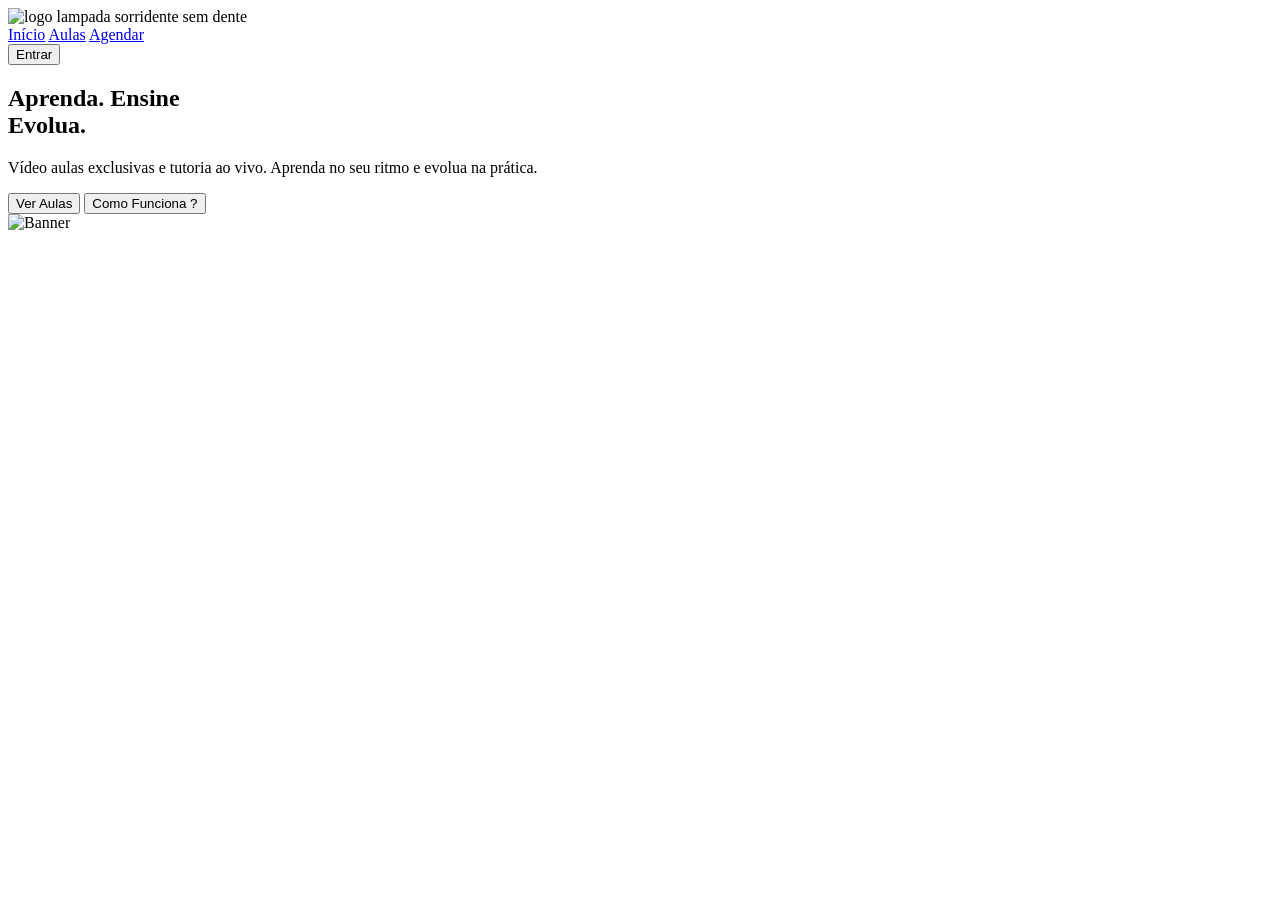
==== index.html @ 0a000435 "primeiro commit" ====
<!DOCTYPE html>
<html lang="pt-br">

<head>
    <meta charset="UTF-8">
    <meta name="viewport" content="width=device-width, initial-scale=1.0">
    <title>Knowtor</title>
    <link rel="stylesheet" href="/css/styles.css">
</head>

<body>
    <!-- inicio do Header-->

    <header class="header">
        <!--- inicio dalogo da lampada soridente sem dente-->


        <div class="logo">
            <img src="/img/logo.png" alt="logo lampada sorridente sem dente">
            <!--posso colocar um texto com a log ?-->
            <!--acho melhor não -->
        </div>
        <!--- fim da logo da lampada soridente sem dente-->

        <!-- inicio nav -->
        <nav class="menu">
            <a href="inicio">Início</a>
            <a href="aulas">Aulas</a>
            <a href="agendar">Agendar</a>
        </nav>

        <!-- inicio da classe com o bottao de login-->
        <div class="login">
            <button class="btn-login">Entrar</button>
        </div>

        <!-- fim da classe com o bottao de login-->

        <!--  fim nav -->



        <!-- fim do Header-->
    </header>
    <!-- inicio do HERO / banner bonito que fina na tela eu acho -->

    <section class="banner-1">

        <div class="banner-1-txt">
            <h2> Aprenda. Ensine <br>Evolua.</h2>

            <p>
                Vídeo aulas exclusivas e tutoria ao vivo.
                Aprenda no seu ritmo e evolua na prática.

            </p>

            <!-- inicio do botao do banner1 -->
<div class = "hero-buttons">

    <button class = "btn-primary"> Ver Aulas</button> 
    <button class = "btn-primary"> Como Funciona ?</button>


</div>
    <!-- fim inicio do botao do banner1 -->
     </div>

<div class="hero-image">
<img src="/img/banner1.png" alt="Banner">
</div>
<!-- fim do HERO / banner bonito que fina na tela eu acho -->
    </section>
    <!-- incio das AULAS POPULARES-->

    <section class="populares">

    </section>





   

</body>

</html>
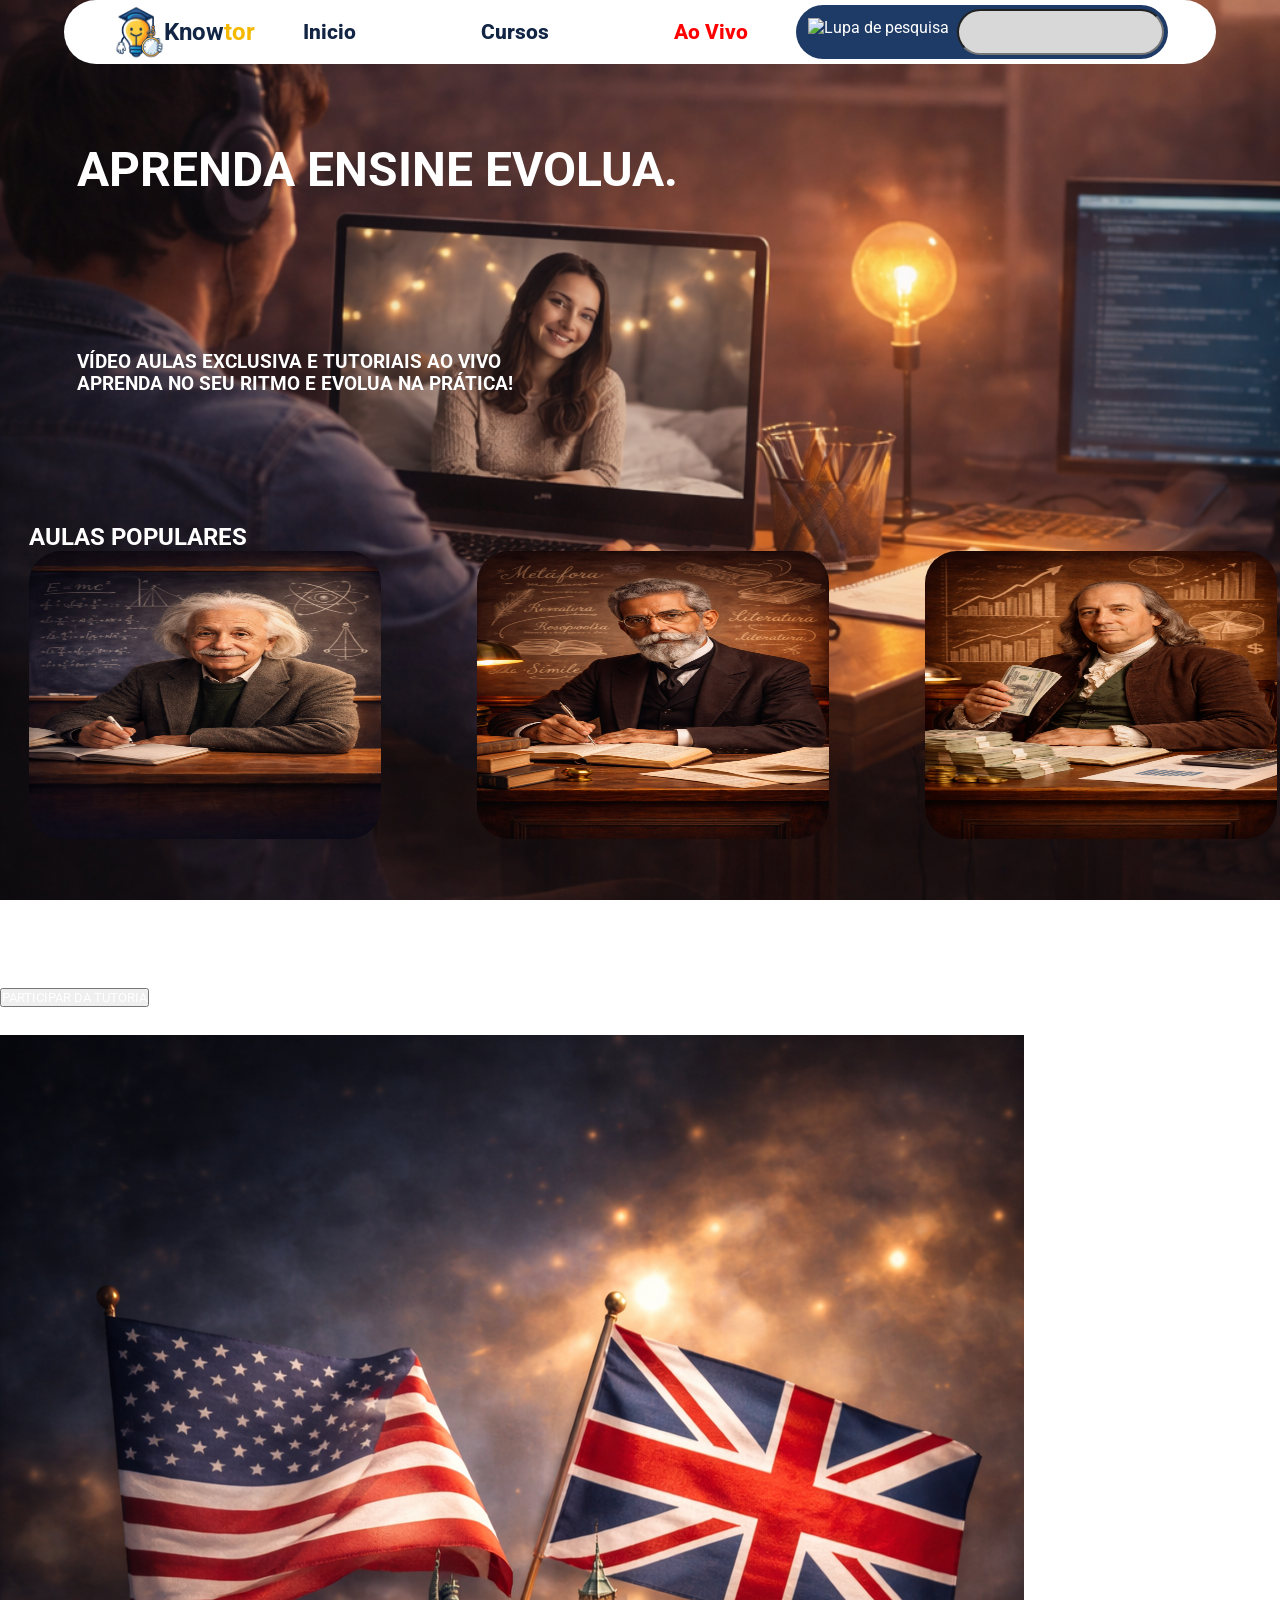
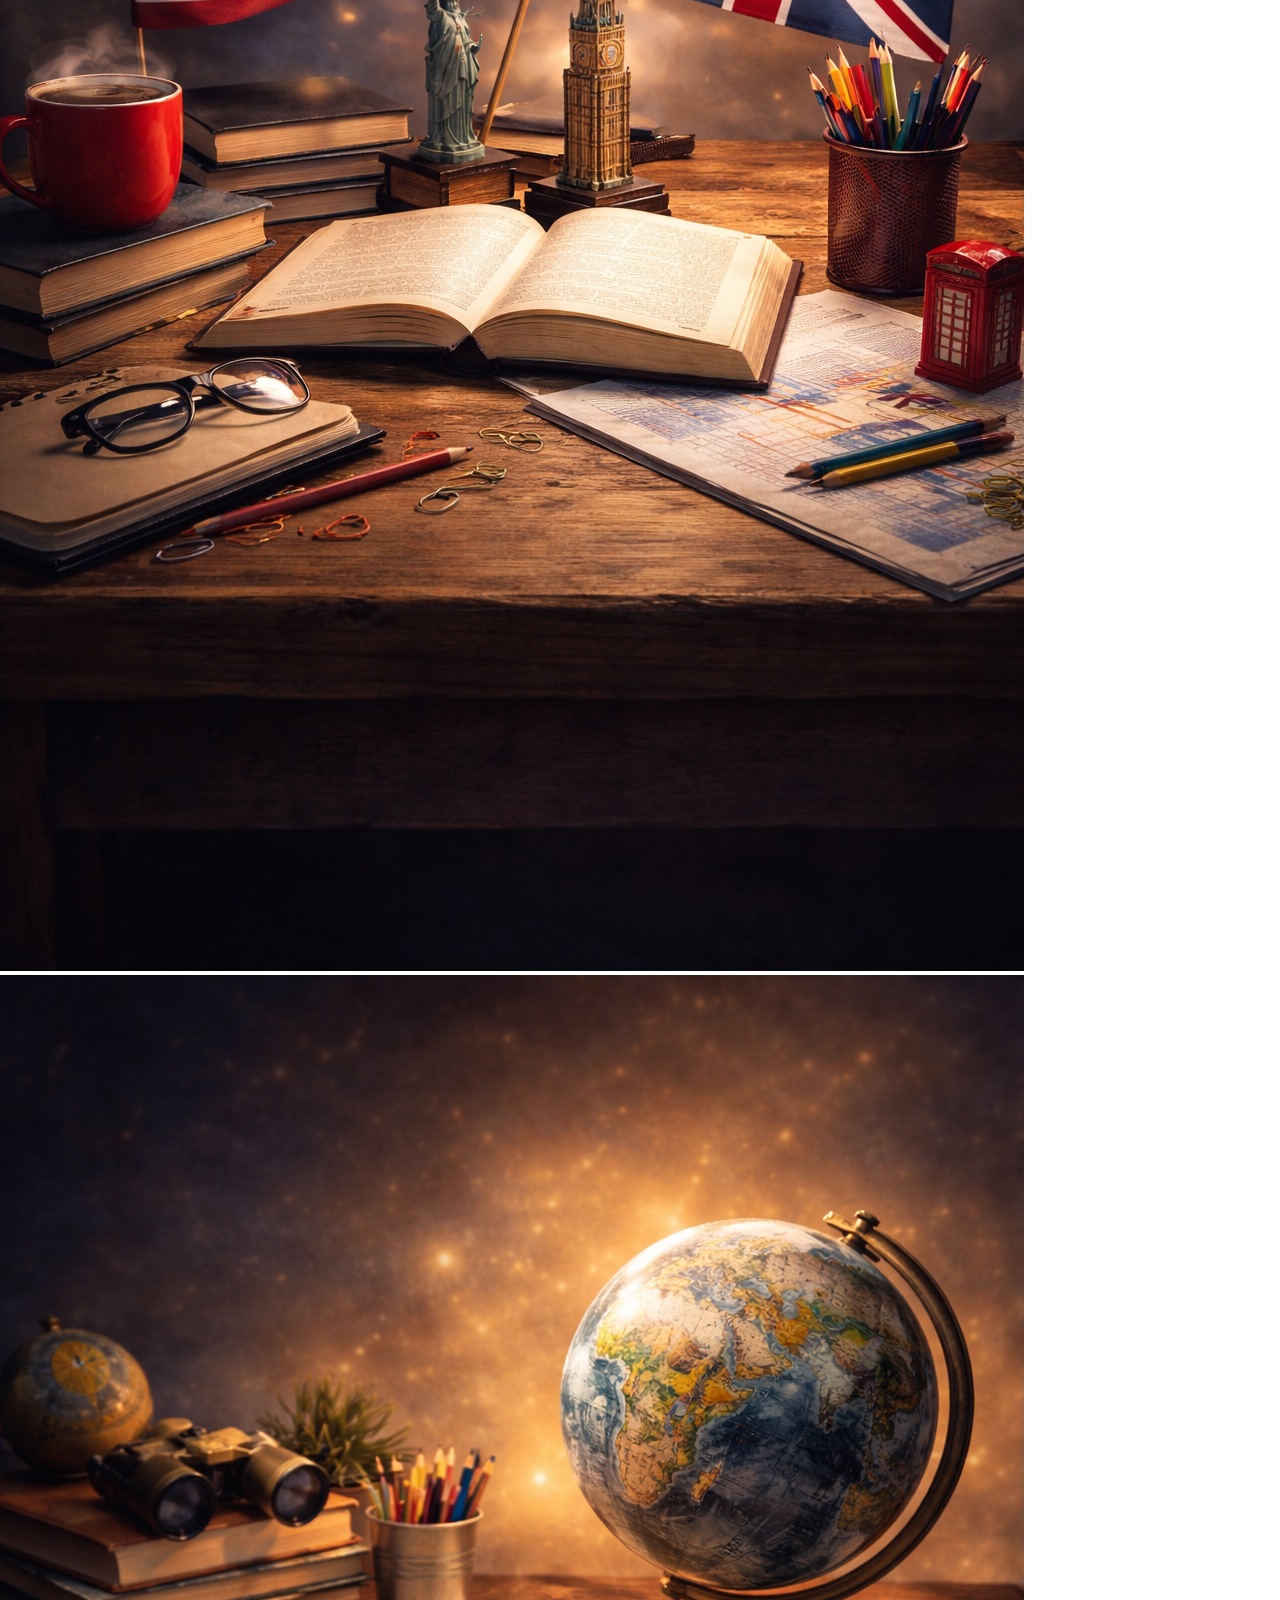
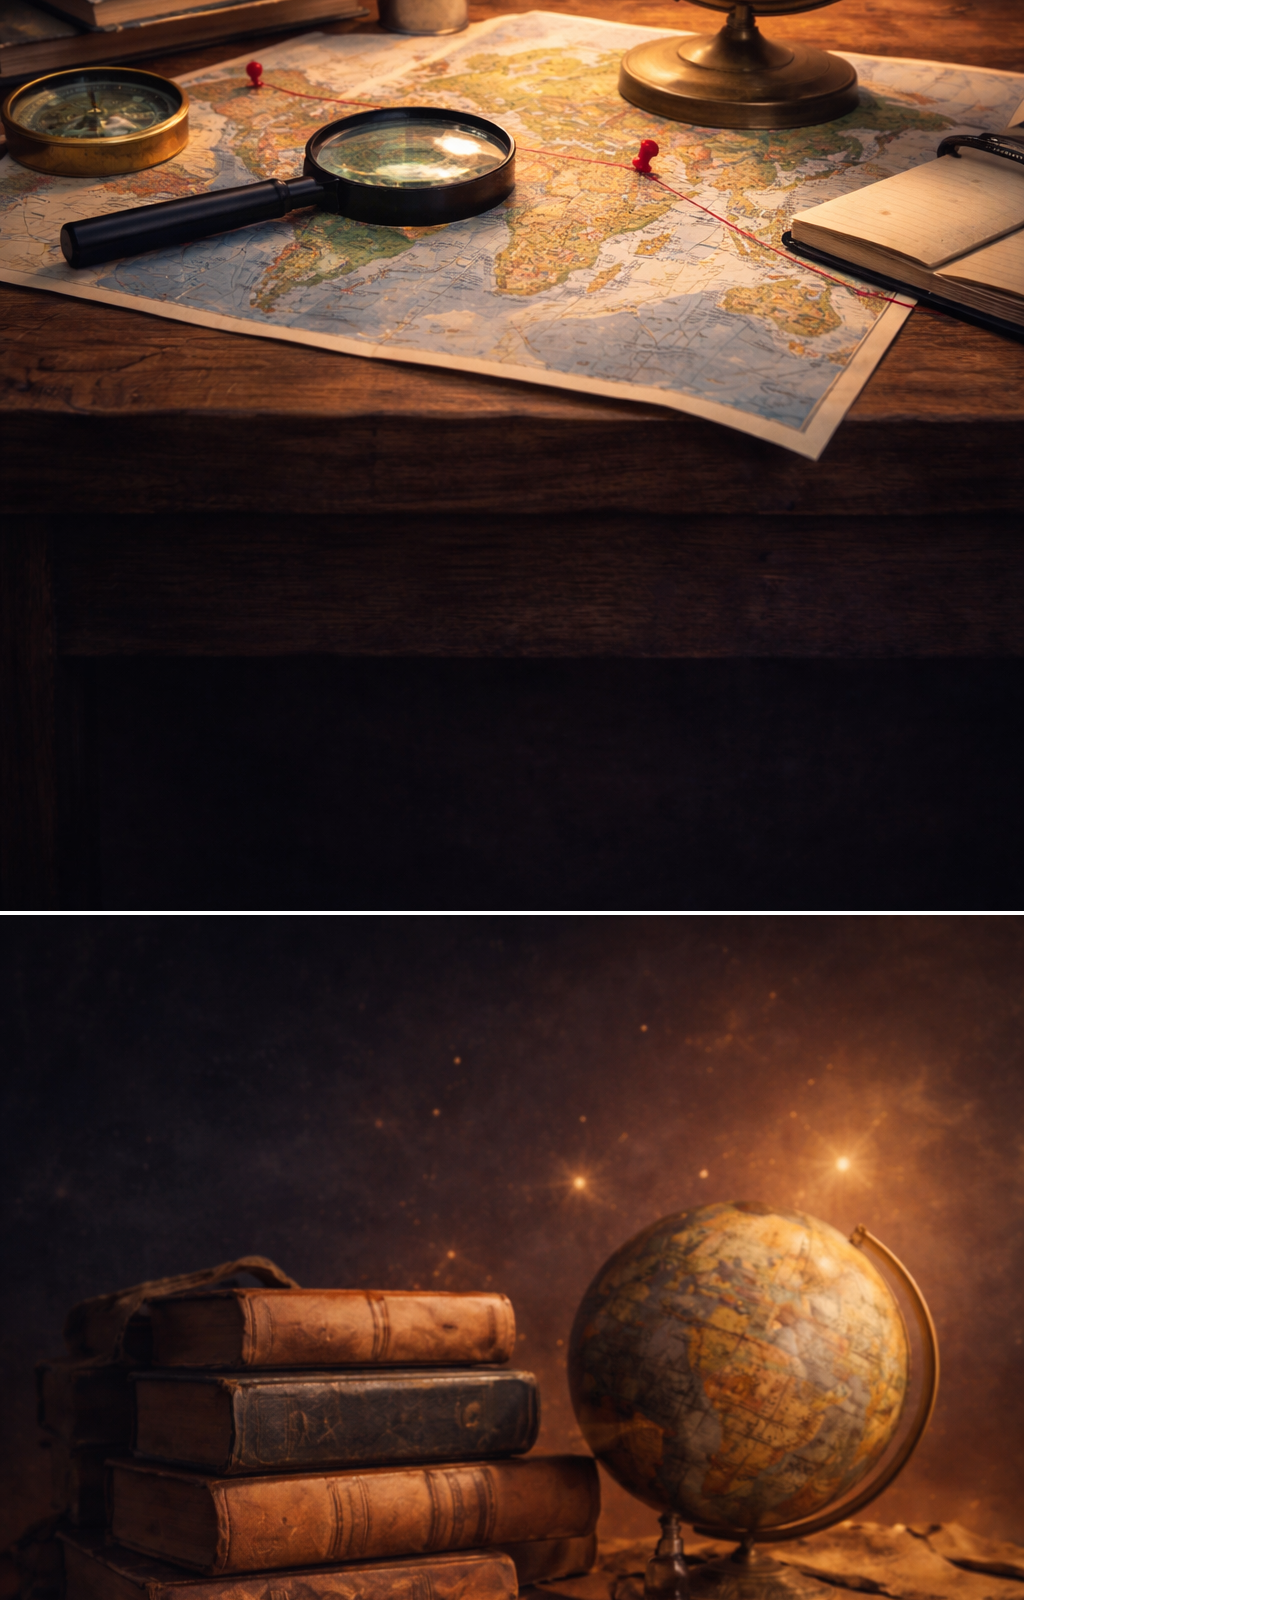
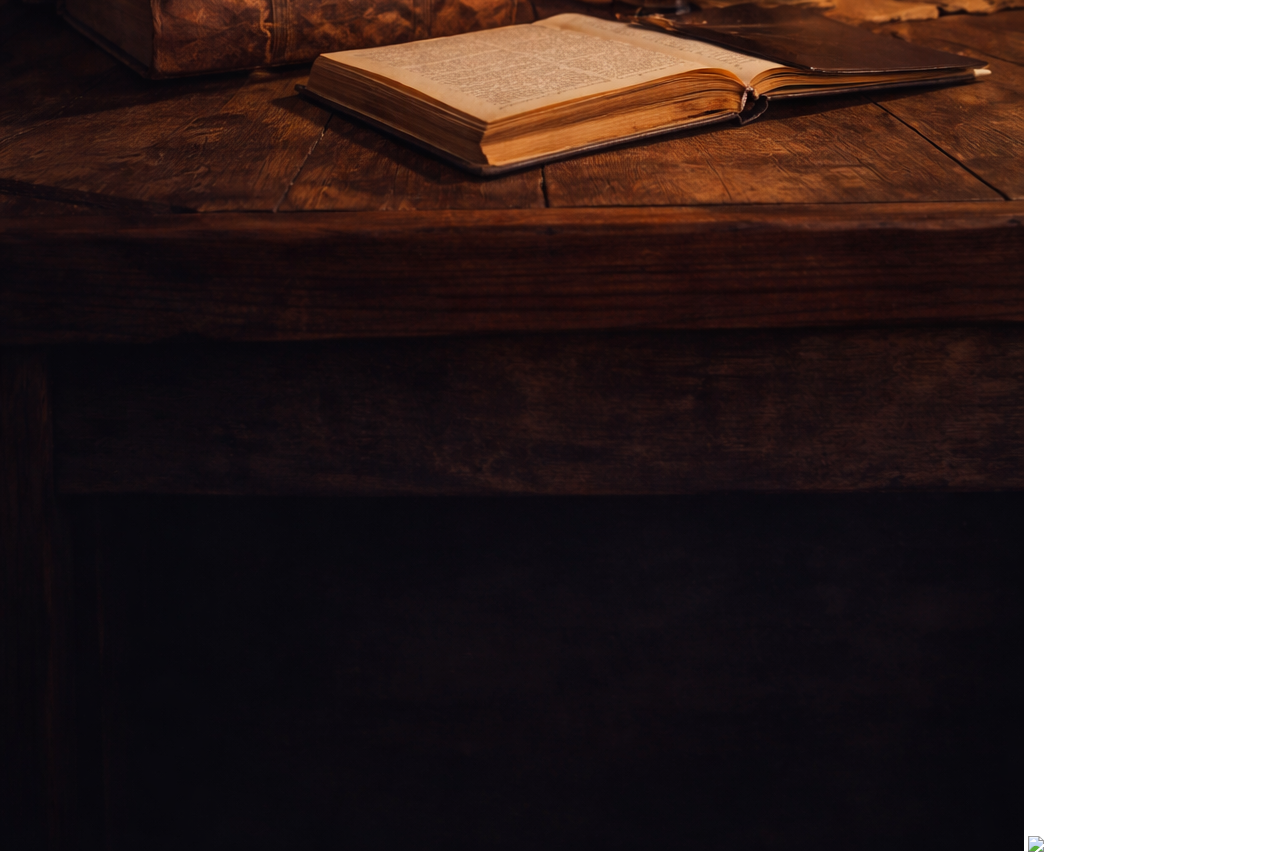
==== commit 9622df70: "3rd" ====
--- a/index.html
+++ b/index.html
@@ -1,88 +1,74 @@
 <!DOCTYPE html>
-<html lang="pt-br">
-
+<html lang="en">
 <head>
     <meta charset="UTF-8">
     <meta name="viewport" content="width=device-width, initial-scale=1.0">
-    <title>Knowtor</title>
-    <link rel="stylesheet" href="/css/styles.css">
+    <link rel="stylesheet" href="assets/css/style.css">
 </head>
+<body>
+    <main class="callBack">
 
-<body>
-    <!-- inicio do Header-->
+        <nav>
 
-    <header class="header">
-        <!--- inicio dalogo da lampada soridente sem dente-->
+            <div class="grupoImage">
+                <img src="/assets/img/know relogo .png" alt="Logo Knowtor" class="logoNav">
+                <span>
+                    Know<b>tor</b>
+                </span>
+            </div>
 
+            <div class="navGrupo">
+                <a href="home.html">Inicio</a>
+                <a href="cursos.html">Cursos</a>
+                <a class="aovivo" href="aovivo.html">Ao Vivo</a>
+            </div>
 
-        <div class="logo">
-            <img src="/img/logo.png" alt="logo lampada sorridente sem dente">
-            <!--posso colocar um texto com a log ?-->
-            <!--acho melhor não -->
-        </div>
-        <!--- fim da logo da lampada soridente sem dente-->
+            <div class="grupoPesquisa">
+                <img src="/assets/img/lupa.png" alt="Lupa de pesquisa" class="lupa">
+                <input type="text" class="pesquisa">
+            </div>
 
-        <!-- inicio nav -->
-        <nav class="menu">
-            <a href="inicio">Início</a>
-            <a href="aulas">Aulas</a>
-            <a href="agendar">Agendar</a>
         </nav>
 
-        <!-- inicio da classe com o bottao de login-->
-        <div class="login">
-            <button class="btn-login">Entrar</button>
+        <h1 class="esquerda grande">APRENDA ENSINE EVOLUA.</h1>
+
+        <h3 class="esquerda">
+            VÍDEO AULAS EXCLUSIVA E TUTORIAIS AO VIVO <br> 
+            APRENDA NO SEU RITMO E EVOLUA NA PRÁTICA!
+        </h3>
+
+        <div class="aulasP">
+            <h2>AULAS POPULARES</h2>
+
+            <div class="grupoAulasP">
+                <img class="detalhes" src="/assets/img/fisica.png" alt="Física">
+                <img src="/assets/img/portugues.png" alt="Português">
+                <img src="/assets/img/economia.png" alt="Economia">
+            </div>
+
         </div>
 
-        <!-- fim da classe com o bottao de login-->
-
-        <!--  fim nav -->
-
-
-
-        <!-- fim do Header-->
-    </header>
-    <!-- inicio do HERO / banner bonito que fina na tela eu acho -->
-
-    <section class="banner-1">
-
-        <div class="banner-1-txt">
-            <h2> Aprenda. Ensine <br>Evolua.</h2>
-
-            <p>
-                Vídeo aulas exclusivas e tutoria ao vivo.
-                Aprenda no seu ritmo e evolua na prática.
-
-            </p>
-
-            <!-- inicio do botao do banner1 -->
-<div class = "hero-buttons">
-
-    <button class = "btn-primary"> Ver Aulas</button> 
-    <button class = "btn-primary"> Como Funciona ?</button>
-
-
-</div>
-    <!-- fim inicio do botao do banner1 -->
-     </div>
-
-<div class="hero-image">
-<img src="/img/banner1.png" alt="Banner">
-</div>
-<!-- fim do HERO / banner bonito que fina na tela eu acho -->
-    </section>
-    <!-- incio das AULAS POPULARES-->
-
-    <section class="populares">
-
-    </section>
-
-
-
-
-
-   
-
+    </main>
+        <section>
+            <div>
+                <h2>TUTORIA AO VIVO</h2>
+                <h3>
+                    SESSÃO AO VIVO DE <br>
+                    MATEMATICA
+                </h3>
+                <h5>das 14:00 às 15:00 com LUCAS</h5>
+                <button type="button">PARTICIPAR DA TUTORIA</button>
+            </div>
+    
+            <div>
+                <h2>APRENDA MAIS</h2>
+                <div>
+                    <img src="/assets/img/ingles .png" alt="Inglês">
+                    <img src="/assets/img/geografia.png" alt="Geografia">
+                    <img src="/assets/img/historia.png" alt="História">
+                    <img src="/assets/img/ciencias.png" alt="Ciências">
+                </div>
+            </div>
+        </section>
 </body>
-
 </html>
--- a/assets/css/style.css
+++ b/assets/css/style.css
@@ -0,0 +1,195 @@
+@import url('https://fonts.googleapis.com/css2?family=Roboto:ital,wght@0,100..900;1,100..900&display=swap');
+
+:root{
+    --azul-um: #081426;
+    --azul-dois: #122544;
+    --azul-tres: #1E3A66;
+    --azul-quatro: #2A3D5F;
+    --amarelo-um: #F5B800;
+    --amarelo-dois: #D99F00;
+    --preto: #000000;
+    --branco: #FFFFFF;
+    --vermelho: #ff0000;
+    --pesquisa: #D8D8D8; 
+}
+
+*{
+    margin: 0;
+    padding:0;
+    font-family: 'Roboto', sans-serif;
+    text-decoration: none;
+    list-style: none;
+    color: var(--branco);
+}
+
+main{
+    display: flex;
+    flex-direction: column;
+    align-items: center;
+}
+
+h1{
+    text-align: center;
+}
+
+a, label{
+    color: var(--amarelo-um);
+    font-weight: 800;
+}
+
+nav{
+    display: flex;
+    align-items: center;
+    background-color: var(--branco);
+    border-radius: 3rem;
+    width: 90vw;
+    justify-content: space-evenly;
+}
+
+b{
+    color: var(--amarelo-um);
+}
+
+span{
+    font-size: 1.5em;
+    font-weight: 700;
+}
+
+section{
+    height: 100vh;  
+}
+
+.form{
+    background-color: var(--azul-um);
+    width: 30vw;
+    height: 50vh;
+    align-items: center;
+    display: inline-grid;
+    justify-content: center;
+    border-radius:  20px;
+}
+
+button.google>.form{
+    justify-items: center;
+}
+
+.botao{
+    border: 1px solid var(--preto);
+    background-color:  var(--azul-tres);
+    border-radius: 12px;
+    padding:  10px;
+    width: 100%;
+}
+
+.botao::placeholder{
+    color: var(--branco);
+    font-weight: 800;
+}
+
+.logo{
+    width: 200px;
+}
+
+.google{
+    color: var(--preto);
+    background-color: var(--branco);
+    border: 1px solid var(--preto);
+    font-weight: 800;
+    border-radius: 12px;
+    width: 80%;
+    justify-self: center;
+}
+
+.google a{
+    color: var(--preto);
+}
+
+.callBack{
+    background-image: url("/assets/img/estudo_homem.png");
+    background-size: cover;
+    background-repeat: no-repeat;
+    background-position: center;
+    height: 100vh;
+}
+
+.botaoFim{
+    background-color: var(--preto);
+    justify-self: center;
+    width: 80%;
+}
+
+.background{
+    background-image: url(/assets/img/background.png);
+}
+
+.logoNav{
+    height: 4rem;
+}
+
+.navGrupo{
+    display: inherit;
+    gap: 6em;
+    font-size: 1.3em;
+}
+
+.navGrupo a, span{
+    color: var(--azul-dois);   
+}
+
+.pesquisa{
+    background-color: var(--pesquisa);
+    padding: 1em;
+    border-radius: 3em;
+}
+
+.aovivo{
+    color: var(--vermelho) !important;
+}
+
+.lupa{
+    height: 28px;
+    margin: 8px;
+}
+
+.grupoPesquisa{
+    display: inherit;
+    align-items: center;
+    background-color: var(--azul-tres);
+    padding: 4px;
+    border-radius: 2em;
+}
+
+.grupoImage{
+    display: inherit;
+    align-items: center;
+}
+
+.esquerda{
+    align-self: start;
+    margin: 3vw;
+    padding: 3vw;
+}
+
+.grande{
+    font-size: 3em;
+}
+
+.aulasP{
+    margin-left: 2vw;
+    margin-top: 4vw;
+}
+
+.grupoAulasP{
+    display: flex;
+    gap: 6rem;
+}
+
+.grupoAulasP img{
+    width: 22em;
+    height: 18em;
+    border-radius: 2em;
+}
+
+.detalhes{
+    background-color: var(--azul-quatro);
+}
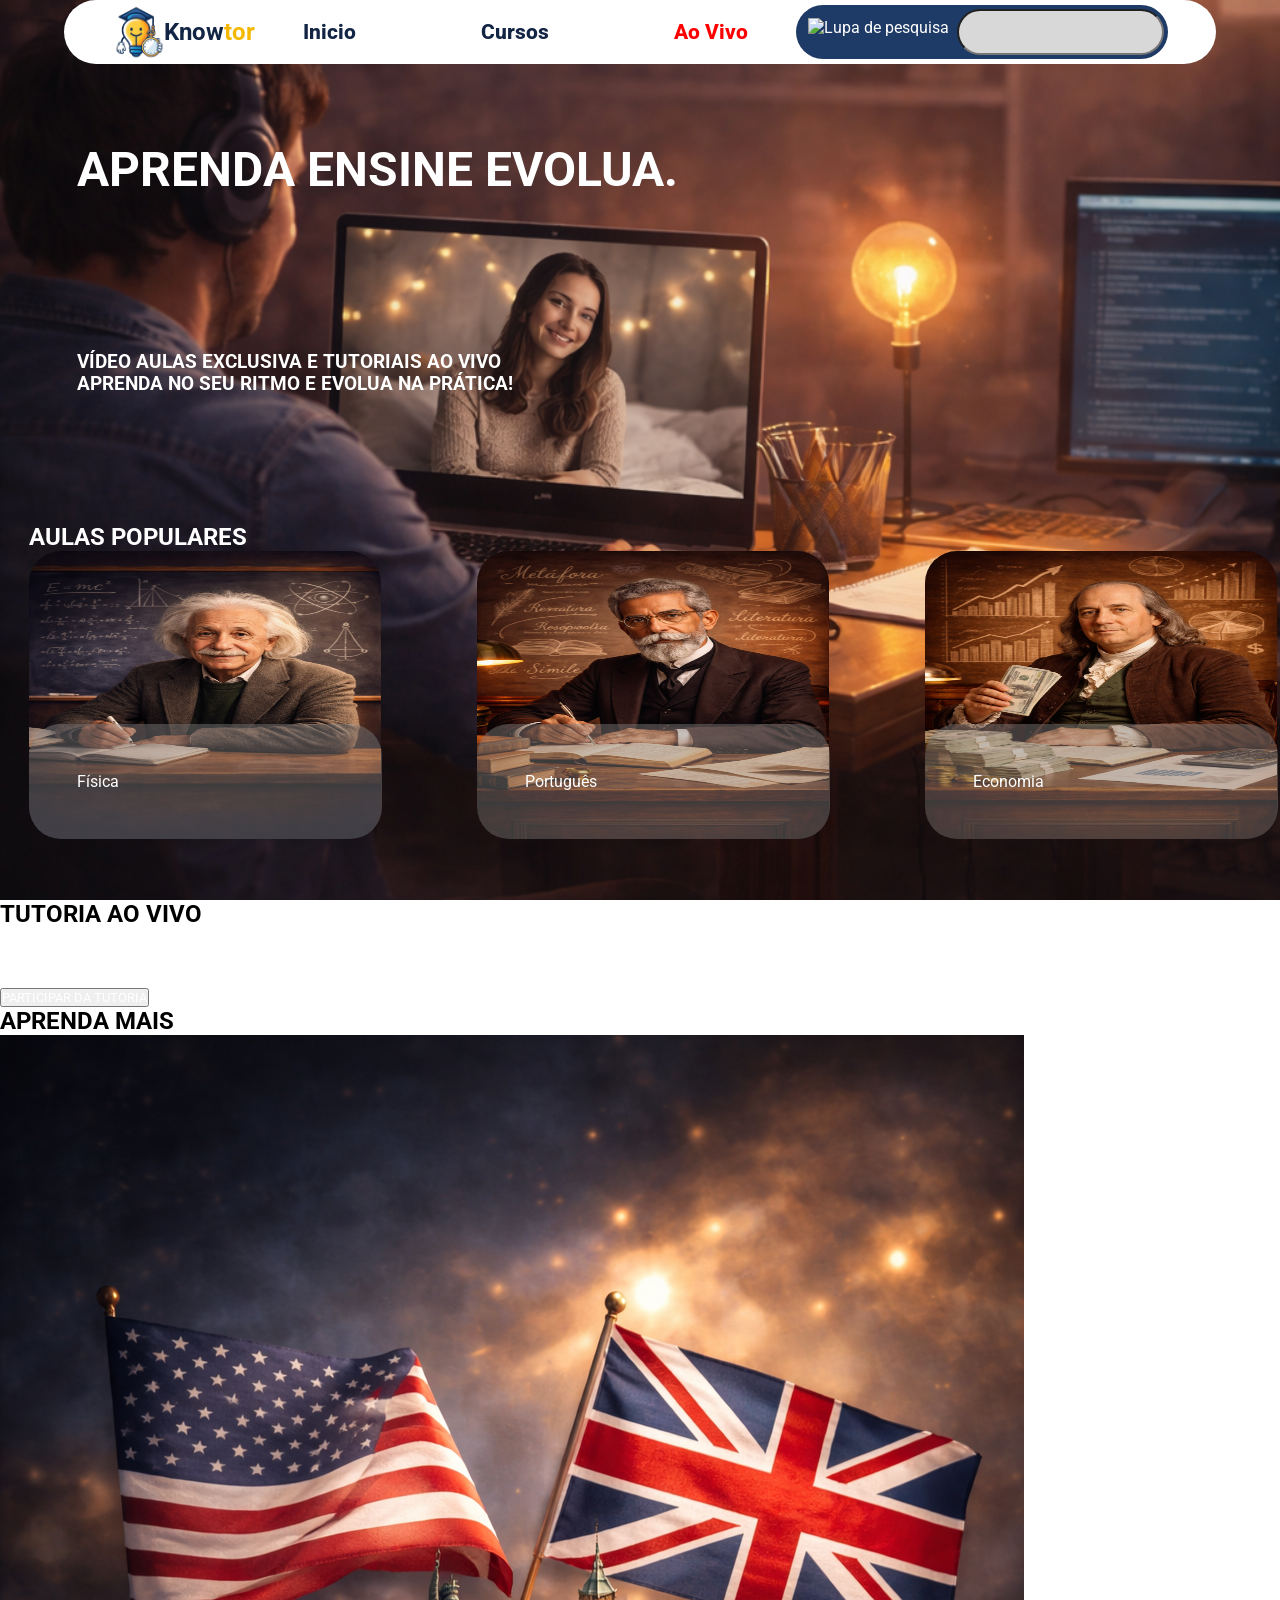
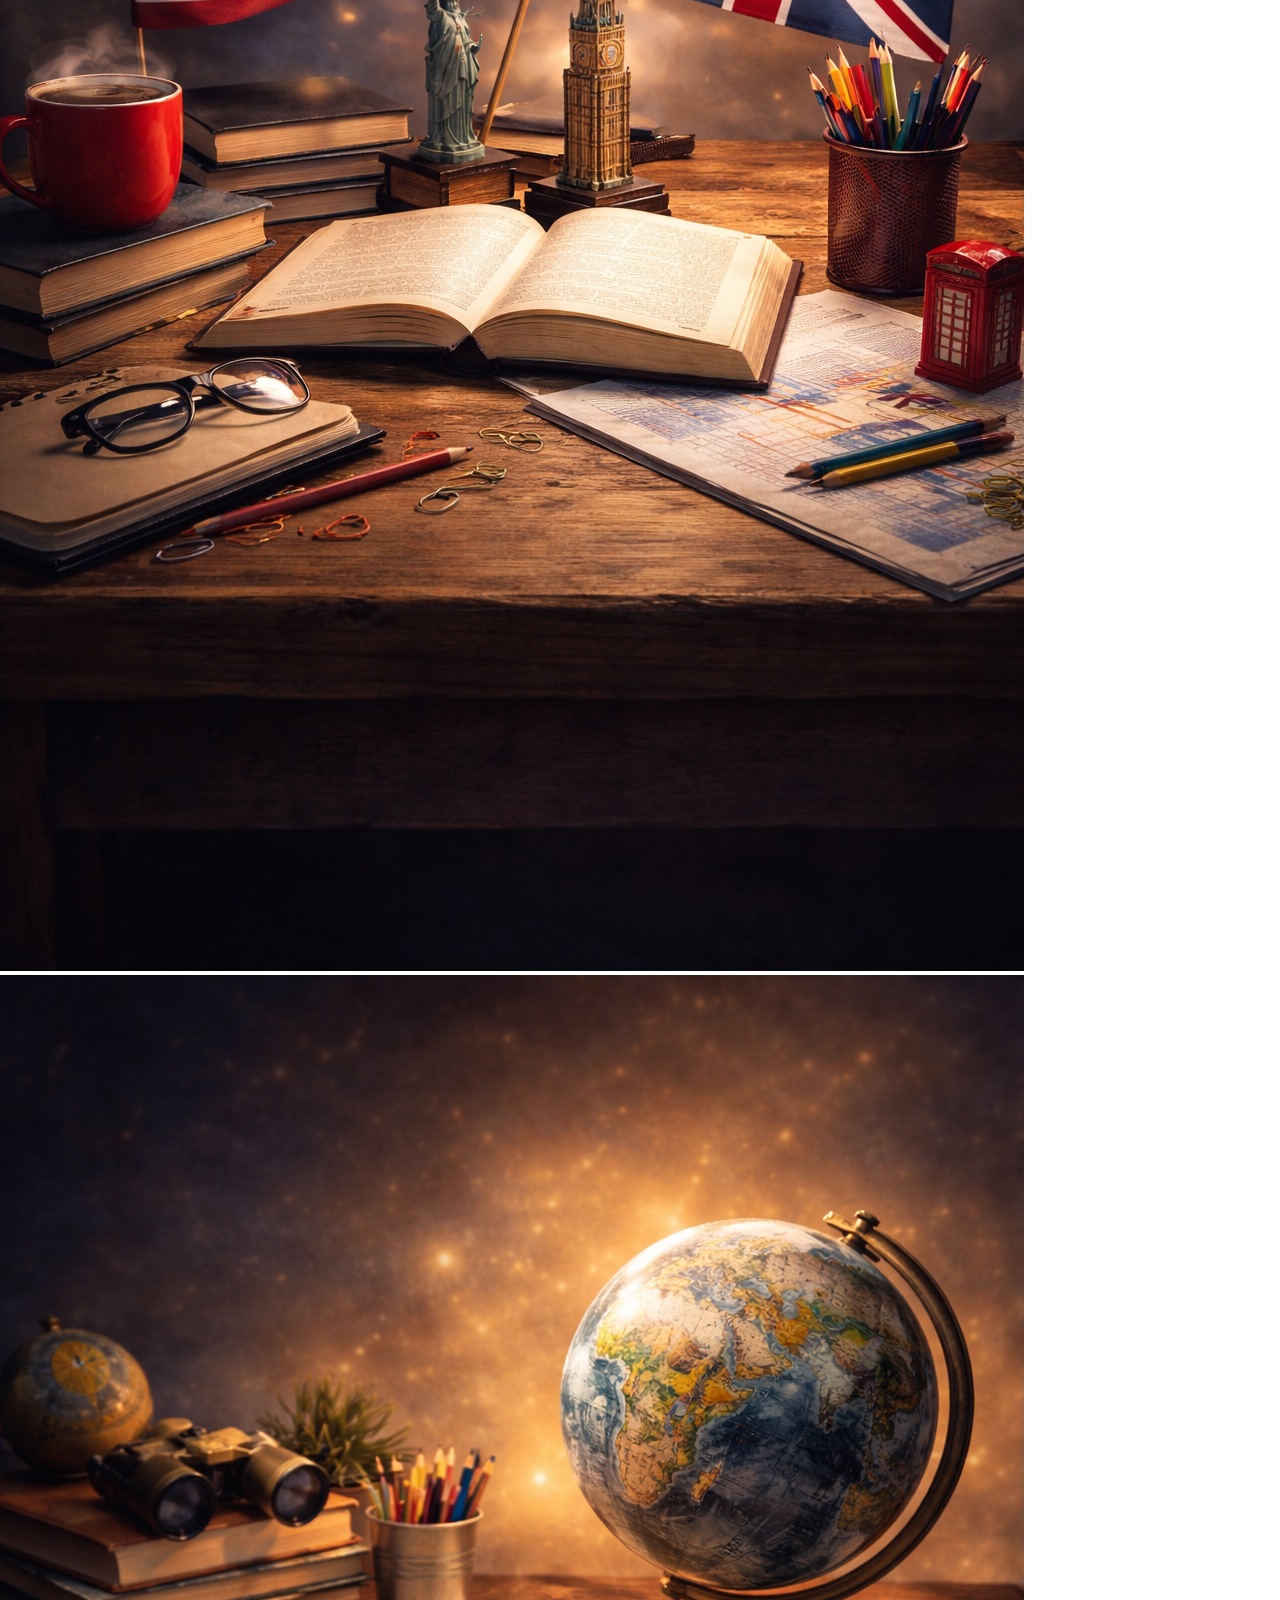
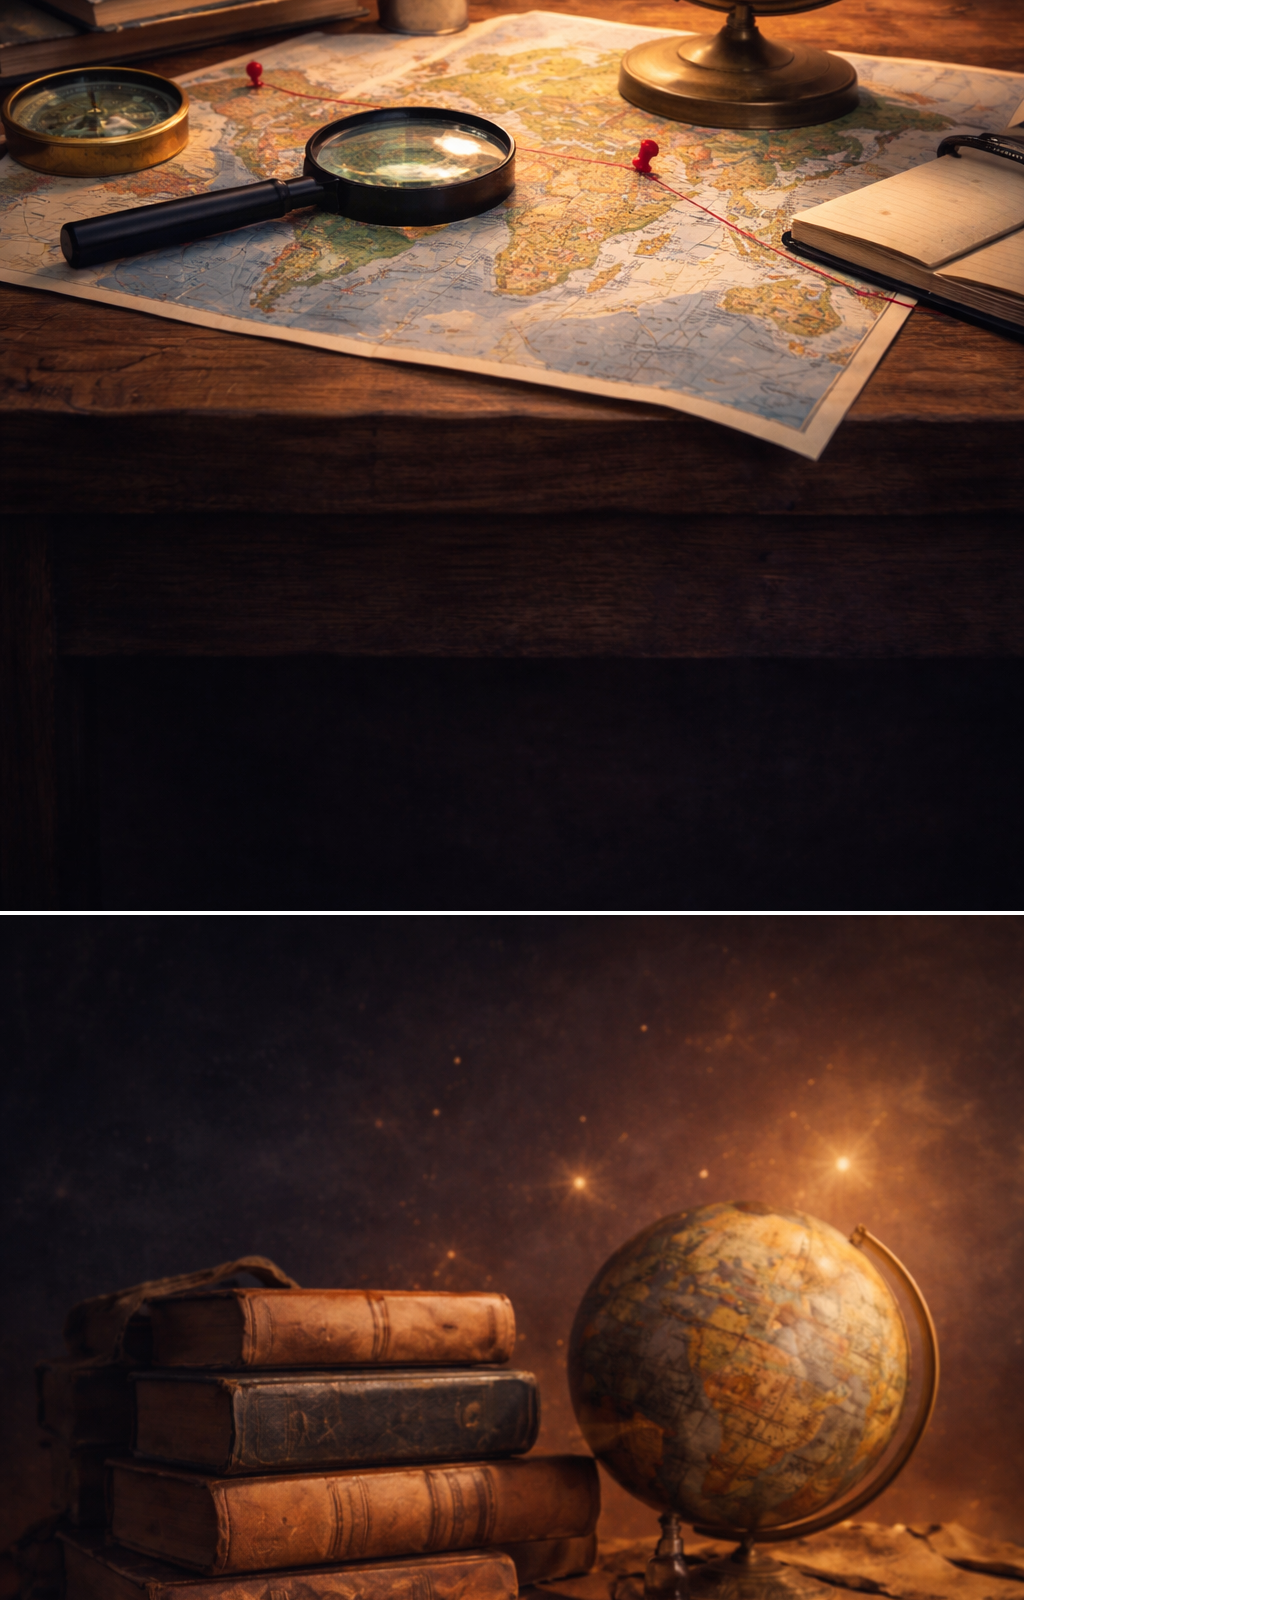
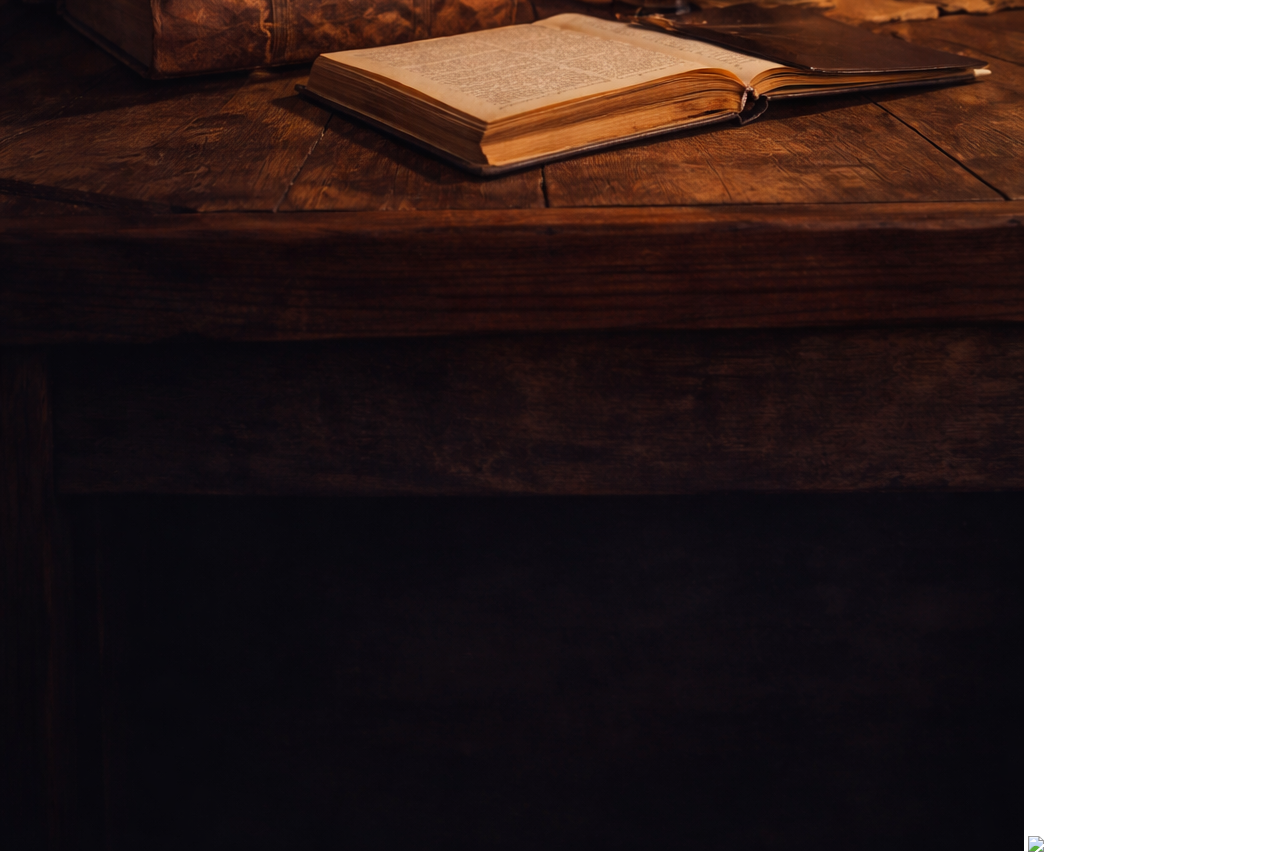
==== commit a076c6bb: "7th" ====
--- a/index.html
+++ b/index.html
@@ -41,9 +41,18 @@
             <h2>AULAS POPULARES</h2>
 
             <div class="grupoAulasP">
-                <img class="detalhes" src="/assets/img/fisica.png" alt="Física">
-                <img src="/assets/img/portugues.png" alt="Português">
-                <img src="/assets/img/economia.png" alt="Economia">
+                <figure class="card-imagem">
+                    <img src="/assets/img/fisica.png" alt="Física">
+                    <figcaption>Física</figcaption>
+                </figure>
+                <figure class="card-imagem">
+                    <img src="/assets/img/portugues.png" alt="Português">
+                    <figcaption>Português</figcaption>
+                </figure>
+                <figure class="card-imagem">
+                    <img src="/assets/img/economia.png" alt="Economia">
+                    <figcaption>Economia</figcaption>
+                </figure>
             </div>
 
         </div>
--- a/assets/css/style.css
+++ b/assets/css/style.css
@@ -11,6 +11,8 @@
     --branco: #FFFFFF;
     --vermelho: #ff0000;
     --pesquisa: #D8D8D8; 
+    --footer: #F9F9F9;
+    --backImg: #80808071;
 }
 
 *{
@@ -57,6 +59,28 @@
 
 section{
     height: 100vh;  
+}
+
+h2{
+    color: var(--preto);
+}
+
+footer{
+    display: grid;
+    justify-items: center;
+    background-color: var(--footer);
+}
+
+hr{
+    margin-bottom: 35px;
+    width: 80%;
+    background-color: var(--preto);
+    height: 0.25vh;
+}
+
+footer .logo{
+    height: 150px;
+    width: 100px;
 }
 
 .form{
@@ -190,6 +214,20 @@
     border-radius: 2em;
 }
 
-.detalhes{
-    background-color: var(--azul-quatro);
+.aulasP  h2{
+    color: var(--branco);
+}
+
+.card-imagem {
+  position: relative;
+}
+
+.card-imagem figcaption {
+    position: absolute;
+    bottom: 4px;
+    left: 0px;
+    width: 73%;
+    background: var(--backImg);
+    padding: 3em;
+    border-radius: 2em;
 }
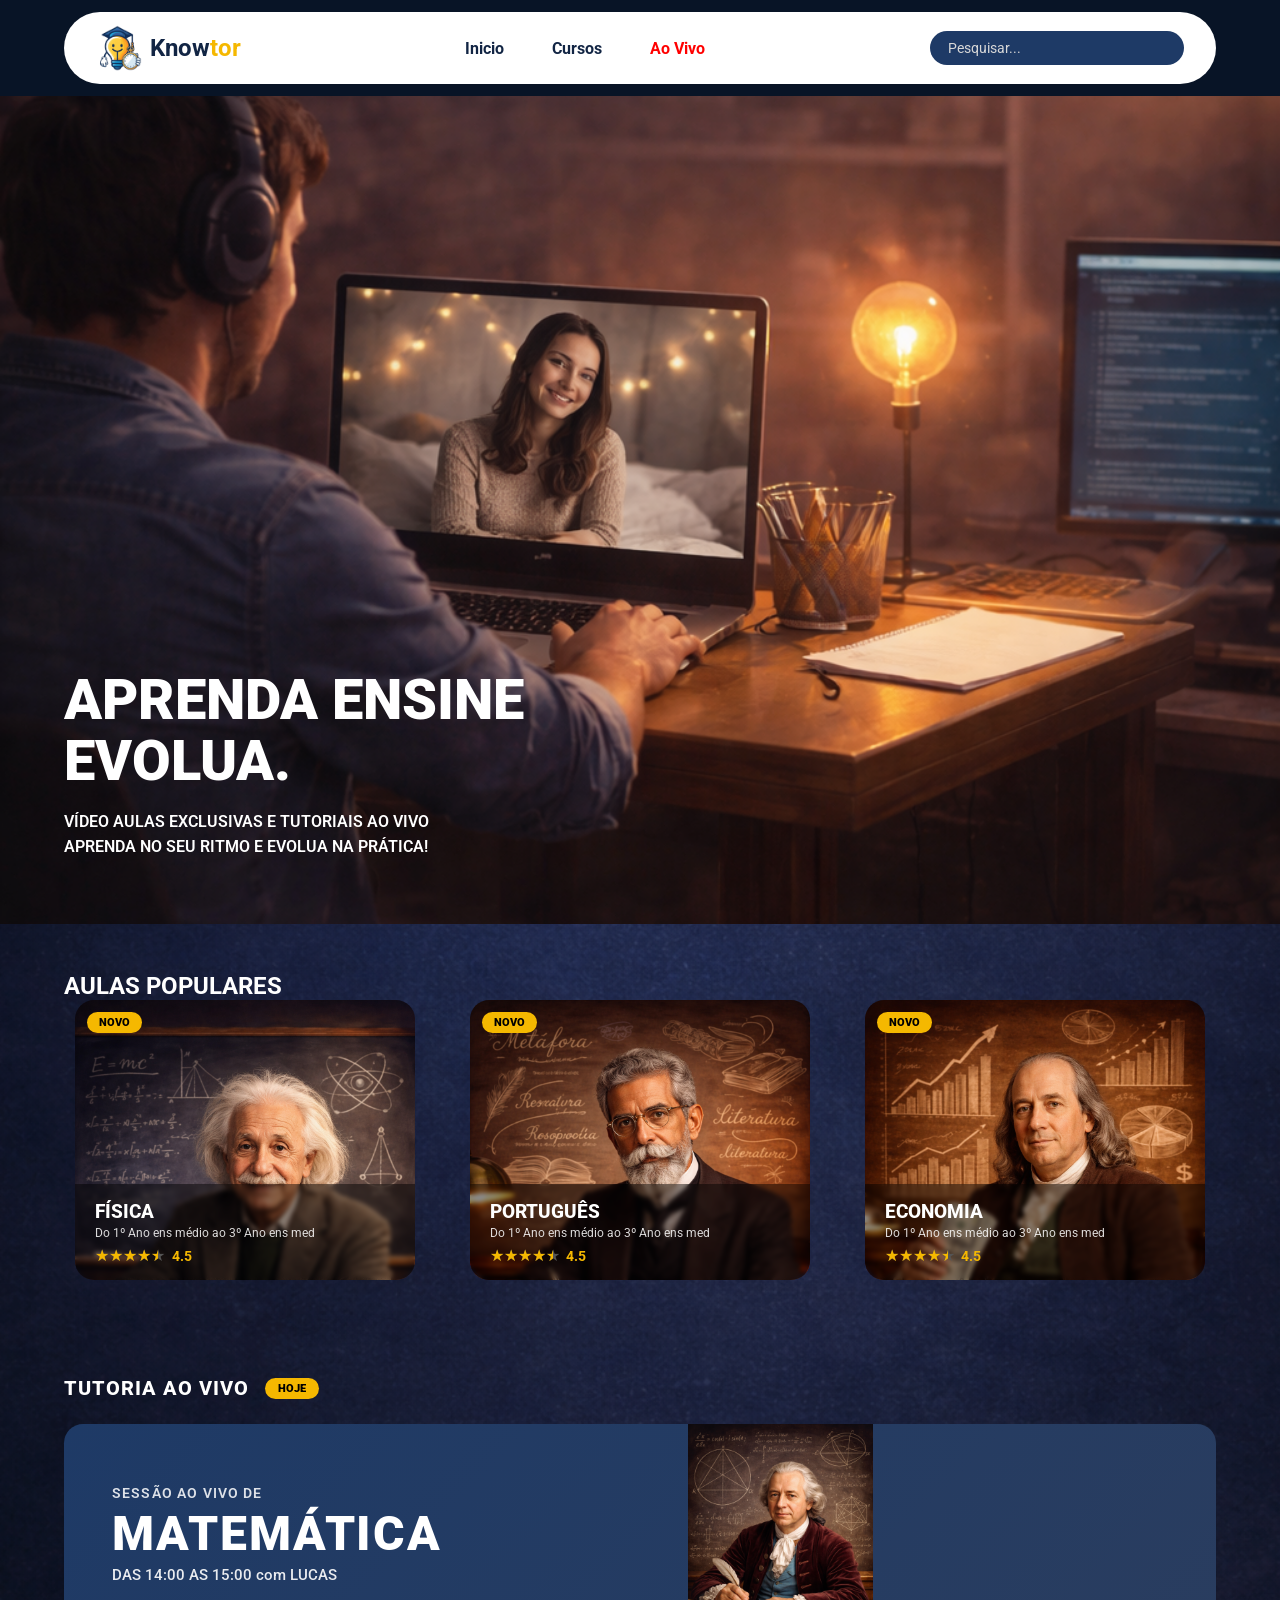
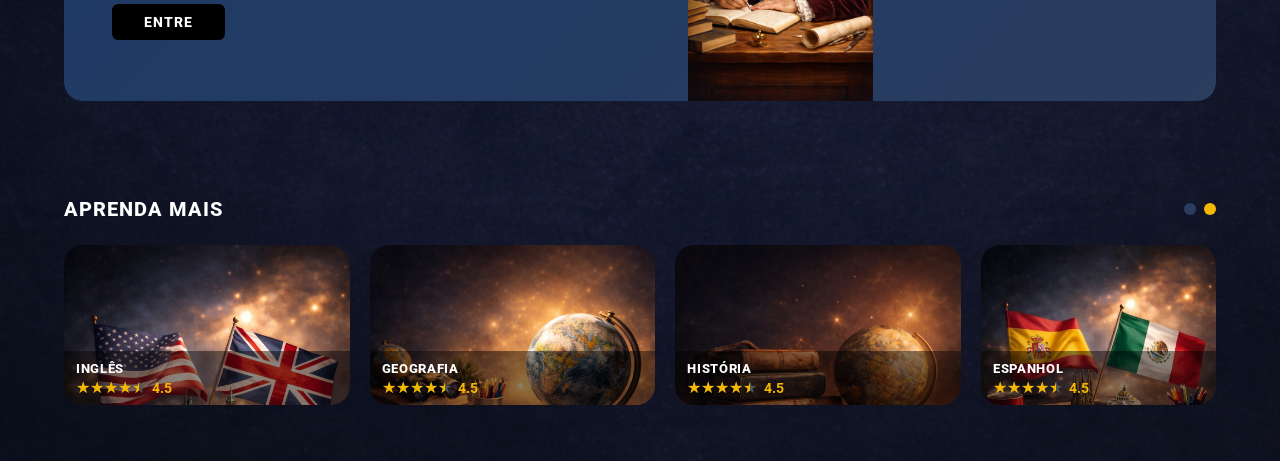
==== commit a8828676: "10th" ====
--- a/index.html
+++ b/index.html
@@ -1,83 +1,207 @@
 <!DOCTYPE html>
-<html lang="en">
+<html lang="pt-BR">
 <head>
     <meta charset="UTF-8">
     <meta name="viewport" content="width=device-width, initial-scale=1.0">
+    <title>Knowtor — Aprenda, Ensine, Evolua</title>
     <link rel="stylesheet" href="assets/css/style.css">
 </head>
 <body>
-    <main class="callBack">
-
-        <nav>
-
-            <div class="grupoImage">
+    <header class="cabecalho">
+        <nav class="navegacao" aria-label="Navegação principal">
+            <div class="nav-logo">
                 <img src="/assets/img/know relogo .png" alt="Logo Knowtor" class="logoNav">
-                <span>
-                    Know<b>tor</b>
-                </span>
+                <span>Know<b>tor</b></span>
             </div>
 
-            <div class="navGrupo">
-                <a href="home.html">Inicio</a>
-                <a href="cursos.html">Cursos</a>
-                <a class="aovivo" href="aovivo.html">Ao Vivo</a>
+            <ul class="nav-links">
+                <li><a href="index.html">Inicio</a></li>
+                <li><a href="cursos.html">Cursos</a></li>
+                <li><a class="aovivo" href="aovivo.html">Ao Vivo</a></li>
+            </ul>
+
+            <div class="nav-pesquisa">
+                <label for="busca" class="sr-only">Pesquisar cursos</label>
+                <img src="/assets/img/lupa.png" alt="" aria-hidden="true" class="lupa">
+                <input type="search" id="busca" class="pesquisa" placeholder="Pesquisar...">
             </div>
-
-            <div class="grupoPesquisa">
-                <img src="/assets/img/lupa.png" alt="Lupa de pesquisa" class="lupa">
-                <input type="text" class="pesquisa">
-            </div>
-
         </nav>
-
-        <h1 class="esquerda grande">APRENDA ENSINE EVOLUA.</h1>
-
-        <h3 class="esquerda">
-            VÍDEO AULAS EXCLUSIVA E TUTORIAIS AO VIVO <br> 
-            APRENDA NO SEU RITMO E EVOLUA NA PRÁTICA!
-        </h3>
-
-        <div class="aulasP">
-            <h2>AULAS POPULARES</h2>
-
-            <div class="grupoAulasP">
-                <figure class="card-imagem">
-                    <img src="/assets/img/fisica.png" alt="Física">
-                    <figcaption>Física</figcaption>
+    </header>
+
+    <main>
+        <section class="hero" aria-label="Apresentação da plataforma">
+            <h1>APRENDA ENSINE EVOLUA.</h1>
+            <p class="hero-subtitulo">
+                VÍDEO AULAS EXCLUSIVAS E TUTORIAIS AO VIVO <br>
+                APRENDA NO SEU RITMO E EVOLUA NA PRÁTICA!
+            </p>
+        </section>
+
+        <section class="aulas-populares" aria-labelledby="titulo-aulas-populares">
+            <h2 id="titulo-aulas-populares">AULAS POPULARES</h2>
+
+            <ul class="grade-cards" role="list">
+                <li>
+                    <article class="card-aula" aria-label="Física — Aula popular">
+                        <span class="badge-novo" aria-label="Novo">NOVO</span>
+                        <figure class="card-figura">
+                            <img src="/assets/img/fisica.png" alt="Aula de Física">
+                            <figcaption class="card-info">
+                                <h3>FÍSICA</h3>
+                                <p>Do 1º Ano ens médio ao 3º Ano ens med</p>
+                                <div class="avaliacao" aria-label="Avaliação: 4.5 de 5 estrelas">
+                                    <div class="estrelas-wrapper" aria-hidden="true">
+                                        <span class="estrelas-fundo">★★★★★</span>
+                                        <span class="estrelas-preenchidas" style="width: 90%">★★★★★</span>
+                                    </div>
+                                    <span class="nota">4.5</span>
+                                </div>
+                            </figcaption>
+                        </figure>
+                    </article>
+                </li>
+                <li>
+                    <article class="card-aula" aria-label="Português — Aula popular">
+                        <span class="badge-novo" aria-label="Novo">NOVO</span>
+                        <figure class="card-figura">
+                            <img src="/assets/img/portugues.png" alt="Aula de Português">
+                            <figcaption class="card-info">
+                                <h3>PORTUGUÊS</h3>
+                                <p>Do 1º Ano ens médio ao 3º Ano ens med</p>
+                                <div class="avaliacao" aria-label="Avaliação: 4.5 de 5 estrelas">
+                                    <div class="estrelas-wrapper" aria-hidden="true">
+                                        <span class="estrelas-fundo">★★★★★</span>
+                                        <span class="estrelas-preenchidas" style="width: 90%">★★★★★</span>
+                                    </div>
+                                    <span class="nota">4.5</span>
+                                </div>
+                            </figcaption>
+                        </figure>
+                    </article>
+                </li>
+                <li>
+                    <article class="card-aula" aria-label="Economia — Aula popular">
+                        <span class="badge-novo" aria-label="Novo">NOVO</span>
+                        <figure class="card-figura">
+                            <img src="/assets/img/economia.png" alt="Aula de Economia">
+                            <figcaption class="card-info">
+                                <h3>ECONOMIA</h3>
+                                <p>Do 1º Ano ens médio ao 3º Ano ens med</p>
+                                <div class="avaliacao" aria-label="Avaliação: 4.5 de 5 estrelas">
+                                    <div class="estrelas-wrapper" aria-hidden="true">
+                                        <span class="estrelas-fundo">★★★★★</span>
+                                        <span class="estrelas-preenchidas" style="width: 90%">★★★★★</span>
+                                    </div>
+                                    <span class="nota">4.5</span>
+                                </div>
+                            </figcaption>
+                        </figure>
+                    </article>
+                </li>
+            </ul>
+        </section>
+
+        <section class="tutoria-ao-vivo" aria-labelledby="titulo-tutoria">
+            <header class="secao-cabecalho">
+                <h2 id="titulo-tutoria">TUTORIA AO VIVO</h2>
+                <span class="badge-hoje">HOJE</span>
+            </header>
+
+            <article class="card-tutoria" aria-label="Sessão ao vivo de Matemática">
+                <div class="tutoria-info">
+                    <p class="tutoria-subtitulo">SESSÃO AO VIVO DE</p>
+                    <h3 class="tutoria-materia">MATEMÁTICA</h3>
+                    <p class="tutoria-horario">DAS 14:00 AS 15:00 com LUCAS</p>
+                    <a href="aovivo.html" class="btn-entrar" role="button">ENTRE</a>
+                </div>
+                <figure class="tutoria-figura">
+                    <img src="/assets/img/matematica.png" alt="Tutor Lucas na sessão ao vivo de Matemática">
                 </figure>
-                <figure class="card-imagem">
-                    <img src="/assets/img/portugues.png" alt="Português">
-                    <figcaption>Português</figcaption>
-                </figure>
-                <figure class="card-imagem">
-                    <img src="/assets/img/economia.png" alt="Economia">
-                    <figcaption>Economia</figcaption>
-                </figure>
-            </div>
-
-        </div>
-
+            </article>
+        </section>
+
+        <section class="aprenda-mais" aria-labelledby="titulo-aprenda-mais">
+            <header class="secao-cabecalho">
+                <h2 id="titulo-aprenda-mais">APRENDA MAIS</h2>
+                <nav class="paginacao-carrossel" aria-label="Navegação do carrossel">
+                    <button class="pag-btn" aria-label="Página anterior" data-dir="-1"></button>
+                    <button class="pag-btn pag-ativo" aria-label="Página atual" data-dir="1"></button>
+                </nav>
+            </header>
+
+            <ul class="grade-cards-pequenos" role="list">
+                <li>
+                    <article class="card-pequeno" aria-label="Inglês">
+                        <figure class="card-figura-pequena">
+                            <img src="/assets/img/ingles .png" alt="Aula de Inglês">
+                            <figcaption class="card-info-pequeno">
+                                <h3>INGLÊS</h3>
+                                <div class="avaliacao" aria-label="Avaliação: 4.5 de 5 estrelas">
+                                    <div class="estrelas-wrapper" aria-hidden="true">
+                                        <span class="estrelas-fundo">★★★★★</span>
+                                        <span class="estrelas-preenchidas" style="width: 90%">★★★★★</span>
+                                    </div>
+                                    <span class="nota">4.5</span>
+                                </div>
+                            </figcaption>
+                        </figure>
+                    </article>
+                </li>
+                <li>
+                    <article class="card-pequeno" aria-label="Geografia">
+                        <figure class="card-figura-pequena">
+                            <img src="/assets/img/geografia.png" alt="Aula de Geografia">
+                            <figcaption class="card-info-pequeno">
+                                <h3>GEOGRAFIA</h3>
+                                <div class="avaliacao" aria-label="Avaliação: 4.5 de 5 estrelas">
+                                    <div class="estrelas-wrapper" aria-hidden="true">
+                                        <span class="estrelas-fundo">★★★★★</span>
+                                        <span class="estrelas-preenchidas" style="width: 90%">★★★★★</span>
+                                    </div>
+                                    <span class="nota">4.5</span>
+                                </div>
+                            </figcaption>
+                        </figure>
+                    </article>
+                </li>
+                <li>
+                    <article class="card-pequeno" aria-label="História">
+                        <figure class="card-figura-pequena">
+                            <img src="/assets/img/historia.png" alt="Aula de História">
+                            <figcaption class="card-info-pequeno">
+                                <h3>HISTÓRIA</h3>
+                                <div class="avaliacao" aria-label="Avaliação: 4.5 de 5 estrelas">
+                                    <div class="estrelas-wrapper" aria-hidden="true">
+                                        <span class="estrelas-fundo">★★★★★</span>
+                                        <span class="estrelas-preenchidas" style="width: 90%">★★★★★</span>
+                                    </div>
+                                    <span class="nota">4.5</span>
+                                </div>
+                            </figcaption>
+                        </figure>
+                    </article>
+                </li>
+                <li>
+                    <article class="card-pequeno" aria-label="Espanhol">
+                        <figure class="card-figura-pequena">
+                            <img src="/assets/img/espanhol.png" alt="Aula de Espanhol">
+                            <figcaption class="card-info-pequeno">
+                                <h3>ESPANHOL</h3>
+                                <div class="avaliacao" aria-label="Avaliação: 4.5 de 5 estrelas">
+                                    <div class="estrelas-wrapper" aria-hidden="true">
+                                        <span class="estrelas-fundo">★★★★★</span>
+                                        <span class="estrelas-preenchidas" style="width: 90%">★★★★★</span>
+                                    </div>
+                                    <span class="nota">4.5</span>
+                                </div>
+                            </figcaption>
+                        </figure>
+                    </article>
+                </li>
+            </ul>
+        </section>
     </main>
-        <section>
-            <div>
-                <h2>TUTORIA AO VIVO</h2>
-                <h3>
-                    SESSÃO AO VIVO DE <br>
-                    MATEMATICA
-                </h3>
-                <h5>das 14:00 às 15:00 com LUCAS</h5>
-                <button type="button">PARTICIPAR DA TUTORIA</button>
-            </div>
-    
-            <div>
-                <h2>APRENDA MAIS</h2>
-                <div>
-                    <img src="/assets/img/ingles .png" alt="Inglês">
-                    <img src="/assets/img/geografia.png" alt="Geografia">
-                    <img src="/assets/img/historia.png" alt="História">
-                    <img src="/assets/img/ciencias.png" alt="Ciências">
-                </div>
-            </div>
-        </section>
+
+    <script src="assets/js/main.js"></script>
 </body>
-</html>+</html>
--- a/assets/css/style.css
+++ b/assets/css/style.css
@@ -1,6 +1,6 @@
 @import url('https://fonts.googleapis.com/css2?family=Roboto:ital,wght@0,100..900;1,100..900&display=swap');
 
-:root{
+:root {
     --azul-um: #081426;
     --azul-dois: #122544;
     --azul-tres: #1E3A66;
@@ -10,111 +10,471 @@
     --preto: #000000;
     --branco: #FFFFFF;
     --vermelho: #ff0000;
-    --pesquisa: #D8D8D8; 
+    --pesquisa: #D8D8D8;
     --footer: #F9F9F9;
-    --backImg: #80808071;
-}
-
-*{
+    --backImg: rgba(0, 0, 0, 0.45);
+    --raio-card: 1.2rem;
+}
+
+*, *::before, *::after {
     margin: 0;
-    padding:0;
+    padding: 0;
+    box-sizing: border-box;
     font-family: 'Roboto', sans-serif;
     text-decoration: none;
     list-style: none;
     color: var(--branco);
 }
 
-main{
-    display: flex;
-    flex-direction: column;
-    align-items: center;
-}
-
-h1{
-    text-align: center;
-}
-
-a, label{
+.sr-only {
+    position: absolute;
+    width: 1px;
+    height: 1px;
+    overflow: hidden;
+    clip: rect(0 0 0 0);
+    white-space: nowrap;
+}
+
+body {
+    background-image: url(/assets/img/background.png);
+    background-size: cover;
+    background-repeat: no-repeat;
+    background-position: center;
+}
+
+b {
     color: var(--amarelo-um);
-    font-weight: 800;
-}
-
-nav{
-    display: flex;
-    align-items: center;
+}
+
+.cabecalho {
+    position: sticky;
+    top: 0;
+    z-index: 100;
+    background-color: var(--azul-um);
+    padding: 0.75rem 5vw;
+}
+
+.navegacao {
+    display: flex;
+    align-items: center;
+    justify-content: space-between;
     background-color: var(--branco);
     border-radius: 3rem;
-    width: 90vw;
-    justify-content: space-evenly;
-}
-
-b{
+    padding: 0.5rem 2rem;
+}
+
+.nav-logo {
+    display: flex;
+    align-items: center;
+    gap: 0.5rem;
+}
+
+.nav-logo span {
+    font-size: 1.5rem;
+    font-weight: 700;
+    color: var(--azul-dois);
+}
+
+.logoNav {
+    height: 3.5rem;
+}
+
+.nav-links {
+    display: flex;
+    gap: 3rem;
+}
+
+.nav-links a {
+    color: var(--azul-dois);
+    font-weight: 700;
+    font-size: 1rem;
+}
+
+.nav-links a.aovivo {
+    color: var(--vermelho);
+}
+
+.nav-pesquisa {
+    display: flex;
+    align-items: center;
+    background-color: var(--azul-tres);
+    padding: 0.4rem 0.75rem;
+    border-radius: 2rem;
+    gap: 0.4rem;
+}
+
+.lupa {
+    height: 22px;
+}
+
+.pesquisa {
+    background: transparent;
+    border: none;
+    outline: none;
+    color: var(--branco);
+    font-size: 0.9rem;
+    width: 14rem;
+}
+
+.pesquisa::placeholder {
+    color: var(--pesquisa);
+}
+
+.hero {
+    display: flex;
+    flex-direction: column;
+    justify-content: flex-end;
+    padding: 4rem 5vw;
+    min-height: 92vh;
+    background-image: url('/assets/img/estudo_homem.png');
+    background-size: cover;
+    background-position: center;
+    background-repeat: no-repeat;
+}
+
+.hero h1 {
+    font-size: 3.5rem;
+    font-weight: 900;
+    line-height: 1.1;
+    max-width: 600px;
+}
+
+.hero-subtitulo {
+    margin-top: 1rem;
+    font-size: 1rem;
+    font-weight: 600;
+    line-height: 1.6;
+    max-width: 520px;
+}
+
+main > section {
+    padding: 3rem 5vw;
+}
+
+.secao-cabecalho {
+    display: flex;
+    align-items: center;
+    gap: 1rem;
+    margin-bottom: 1.5rem;
+}
+
+.secao-cabecalho h2 {
+    font-size: 1.25rem;
+    font-weight: 800;
+    letter-spacing: 0.05em;
+    color: var(--branco);
+}
+
+/* ── Aulas Populares ── */
+
+.grade-cards {
+    display: flex;
+    gap: 2rem;
+    justify-content: space-around;
+}
+
+.card-aula {
+    position: relative;
+    border-radius: var(--raio-card);
+    overflow: hidden;
+    flex: 1 1 280px;
+    max-width: 340px;
+    cursor: pointer;
+    transition: transform 0.2s;
+}
+
+.card-aula:hover {
+    transform: translateY(-4px);
+}
+
+.badge-novo {
+    position: absolute;
+    top: 0.75rem;
+    left: 0.75rem;
+    z-index: 2;
+    background-color: var(--amarelo-um);
+    color: var(--preto);
+    font-size: 0.7rem;
+    font-weight: 900;
+    padding: 0.25rem 0.75rem;
+    border-radius: 2rem;
+}
+
+.card-figura {
+    position: relative;
+    display: block;
+    height: 280px;
+}
+
+.card-figura img {
+    width: 100%;
+    object-fit: cover;
+    display: block;
+}
+
+.card-info {
+    position: absolute;
+    bottom: 0;
+    left: 0;
+    right: 0;
+    background: var(--backImg);
+    padding: 1rem 1.25rem;
+    backdrop-filter: blur(2px);
+}
+
+.card-info h3 {
+    font-size: 1.2rem;
+    font-weight: 800;
+}
+
+.card-info p {
+    font-size: 0.75rem;
+    opacity: 0.85;
+    margin: 0.2rem 0 0.5rem;
+}
+
+/* ── Avaliação / Estrelas ── */
+
+.avaliacao {
+    display: flex;
+    align-items: center;
+    gap: 0.4rem;
+}
+
+.estrelas-wrapper {
+    position: relative;
+    display: inline-block;
+    font-size: 1rem;
+    line-height: 1;
+}
+
+.estrelas-fundo {
+    color: #555;
+}
+
+.estrelas-preenchidas {
+    position: absolute;
+    top: 0;
+    left: 0;
+    overflow: hidden;
+    white-space: nowrap;
     color: var(--amarelo-um);
 }
 
-span{
-    font-size: 1.5em;
+.nota {
+    font-size: 0.85rem;
     font-weight: 700;
-}
-
-section{
-    height: 100vh;  
-}
-
-h2{
+    color: var(--amarelo-um);
+}
+
+
+.badge-hoje {
+    background-color: var(--amarelo-um);
     color: var(--preto);
-}
-
-footer{
+    font-size: 0.7rem;
+    font-weight: 900;
+    padding: 0.25rem 0.8rem;
+    border-radius: 2rem;
+}
+
+.card-tutoria {
+    display: flex;
+    align-items: stretch;
+    background: linear-gradient(135deg, var(--azul-tres) 0%, var(--azul-quatro) 100%);
+    border-radius: var(--raio-card);
+    overflow: hidden;
+    min-height: 260px;
+}
+
+.tutoria-info {
+    flex: 1;
+    display: flex;
+    flex-direction: column;
+    justify-content: center;
+    padding: 2.5rem 3rem;
+    gap: 0.5rem;
+}
+
+.tutoria-subtitulo {
+    font-size: 0.9rem;
+    font-weight: 600;
+    letter-spacing: 0.08em;
+    opacity: 0.85;
+}
+
+.tutoria-materia {
+    font-size: 3rem;
+    font-weight: 900;
+    letter-spacing: 0.04em;
+    line-height: 1;
+}
+
+.tutoria-horario {
+    font-size: 0.95rem;
+    font-weight: 500;
+    opacity: 0.9;
+}
+
+.btn-entrar {
+    display: inline-block;
+    margin-top: 0.75rem;
+    padding: 0.65rem 2rem;
+    background-color: var(--preto);
+    color: var(--branco);
+    font-size: 0.85rem;
+    font-weight: 800;
+    letter-spacing: 0.08em;
+    border-radius: 0.4rem;
+    align-self: flex-start;
+    transition: background-color 0.2s;
+}
+
+.btn-entrar:hover {
+    background-color: var(--azul-dois);
+}
+
+.tutoria-figura {
+    flex: 1;
+    max-width: 55%;
+    overflow: hidden;
+}
+
+.tutoria-figura img {
+    width: 35%;
+    height: 100%;
+    object-fit: cover;
+    object-position: top center;
+    display: block;
+}
+
+/* ── Aprenda Mais ── */
+
+.paginacao-carrossel {
+    display: flex;
+    gap: 0.5rem;
+    margin-left: auto;
+}
+
+.pag-btn {
+    width: 12px;
+    height: 12px;
+    border-radius: 50%;
+    border: none;
+    background-color: var(--azul-quatro);
+    cursor: pointer;
+    transition: background-color 0.2s;
+}
+
+.pag-btn.pag-ativo {
+    background-color: var(--amarelo-um);
+}
+
+.grade-cards-pequenos {
+    display: flex;
+    gap: 1.25rem;
+    overflow-x: auto;
+    scroll-snap-type: x mandatory;
+    padding-bottom: 0.5rem;
+    -webkit-overflow-scrolling: touch;
+}
+
+.grade-cards-pequenos::-webkit-scrollbar {
+    height: 4px;
+}
+
+.grade-cards-pequenos::-webkit-scrollbar-track {
+    background: var(--azul-dois);
+    border-radius: 2px;
+}
+
+.grade-cards-pequenos::-webkit-scrollbar-thumb {
+    background: var(--azul-tres);
+    border-radius: 2px;
+}
+
+.card-pequeno {
+    scroll-snap-align: start;
+    flex: 0 0 160px;
+    border-radius: var(--raio-card);
+    overflow: hidden;
+    cursor: pointer;
+    transition: transform 0.2s;
+}
+
+.card-pequeno:hover {
+    transform: translateY(-3px);
+}
+
+.card-figura-pequena {
+    position: relative;
+    height: 160px;
+    display: block;
+}
+
+.card-figura-pequena img {
+    width: 100%;
+    object-fit: cover;
+    display: block;
+}
+
+.card-info-pequeno {
+    position: absolute;
+    bottom: 0;
+    left: 0;
+    right: 0;
+    background: var(--backImg);
+    padding: 0.6rem 0.75rem;
+}
+
+.card-info-pequeno h3 {
+    font-size: 0.8rem;
+    font-weight: 800;
+    letter-spacing: 0.05em;
+    margin-bottom: 0.25rem;
+}
+
+footer {
     display: grid;
     justify-items: center;
     background-color: var(--footer);
 }
 
-hr{
+footer .logo {
+    height: 150px;
+    width: 100px;
+}
+
+hr {
     margin-bottom: 35px;
     width: 80%;
     background-color: var(--preto);
     height: 0.25vh;
 }
 
-footer .logo{
-    height: 150px;
-    width: 100px;
-}
-
-.form{
+.form {
     background-color: var(--azul-um);
     width: 30vw;
     height: 50vh;
     align-items: center;
     display: inline-grid;
     justify-content: center;
-    border-radius:  20px;
-}
-
-button.google>.form{
-    justify-items: center;
-}
-
-.botao{
+    border-radius: 20px;
+}
+
+.botao {
     border: 1px solid var(--preto);
-    background-color:  var(--azul-tres);
+    background-color: var(--azul-tres);
     border-radius: 12px;
-    padding:  10px;
+    padding: 10px;
     width: 100%;
 }
 
-.botao::placeholder{
+.botao::placeholder {
     color: var(--branco);
     font-weight: 800;
 }
 
-.logo{
-    width: 200px;
-}
-
-.google{
+.google {
     color: var(--preto);
     background-color: var(--branco);
     border: 1px solid var(--preto);
@@ -124,110 +484,16 @@
     justify-self: center;
 }
 
-.google a{
+.google a {
     color: var(--preto);
 }
 
-.callBack{
-    background-image: url("/assets/img/estudo_homem.png");
-    background-size: cover;
-    background-repeat: no-repeat;
-    background-position: center;
-    height: 100vh;
-}
-
-.botaoFim{
+.botaoFim {
     background-color: var(--preto);
     justify-self: center;
     width: 80%;
 }
 
-.background{
-    background-image: url(/assets/img/background.png);
-}
-
-.logoNav{
-    height: 4rem;
-}
-
-.navGrupo{
-    display: inherit;
-    gap: 6em;
-    font-size: 1.3em;
-}
-
-.navGrupo a, span{
-    color: var(--azul-dois);   
-}
-
-.pesquisa{
-    background-color: var(--pesquisa);
-    padding: 1em;
-    border-radius: 3em;
-}
-
-.aovivo{
-    color: var(--vermelho) !important;
-}
-
-.lupa{
-    height: 28px;
-    margin: 8px;
-}
-
-.grupoPesquisa{
-    display: inherit;
-    align-items: center;
-    background-color: var(--azul-tres);
-    padding: 4px;
-    border-radius: 2em;
-}
-
-.grupoImage{
-    display: inherit;
-    align-items: center;
-}
-
-.esquerda{
-    align-self: start;
-    margin: 3vw;
-    padding: 3vw;
-}
-
-.grande{
-    font-size: 3em;
-}
-
-.aulasP{
-    margin-left: 2vw;
-    margin-top: 4vw;
-}
-
-.grupoAulasP{
-    display: flex;
-    gap: 6rem;
-}
-
-.grupoAulasP img{
-    width: 22em;
-    height: 18em;
-    border-radius: 2em;
-}
-
-.aulasP  h2{
-    color: var(--branco);
-}
-
-.card-imagem {
-  position: relative;
-}
-
-.card-imagem figcaption {
-    position: absolute;
-    bottom: 4px;
-    left: 0px;
-    width: 73%;
-    background: var(--backImg);
-    padding: 3em;
-    border-radius: 2em;
+.background {
+    background-image: url('/assets/img/background.png');
 }
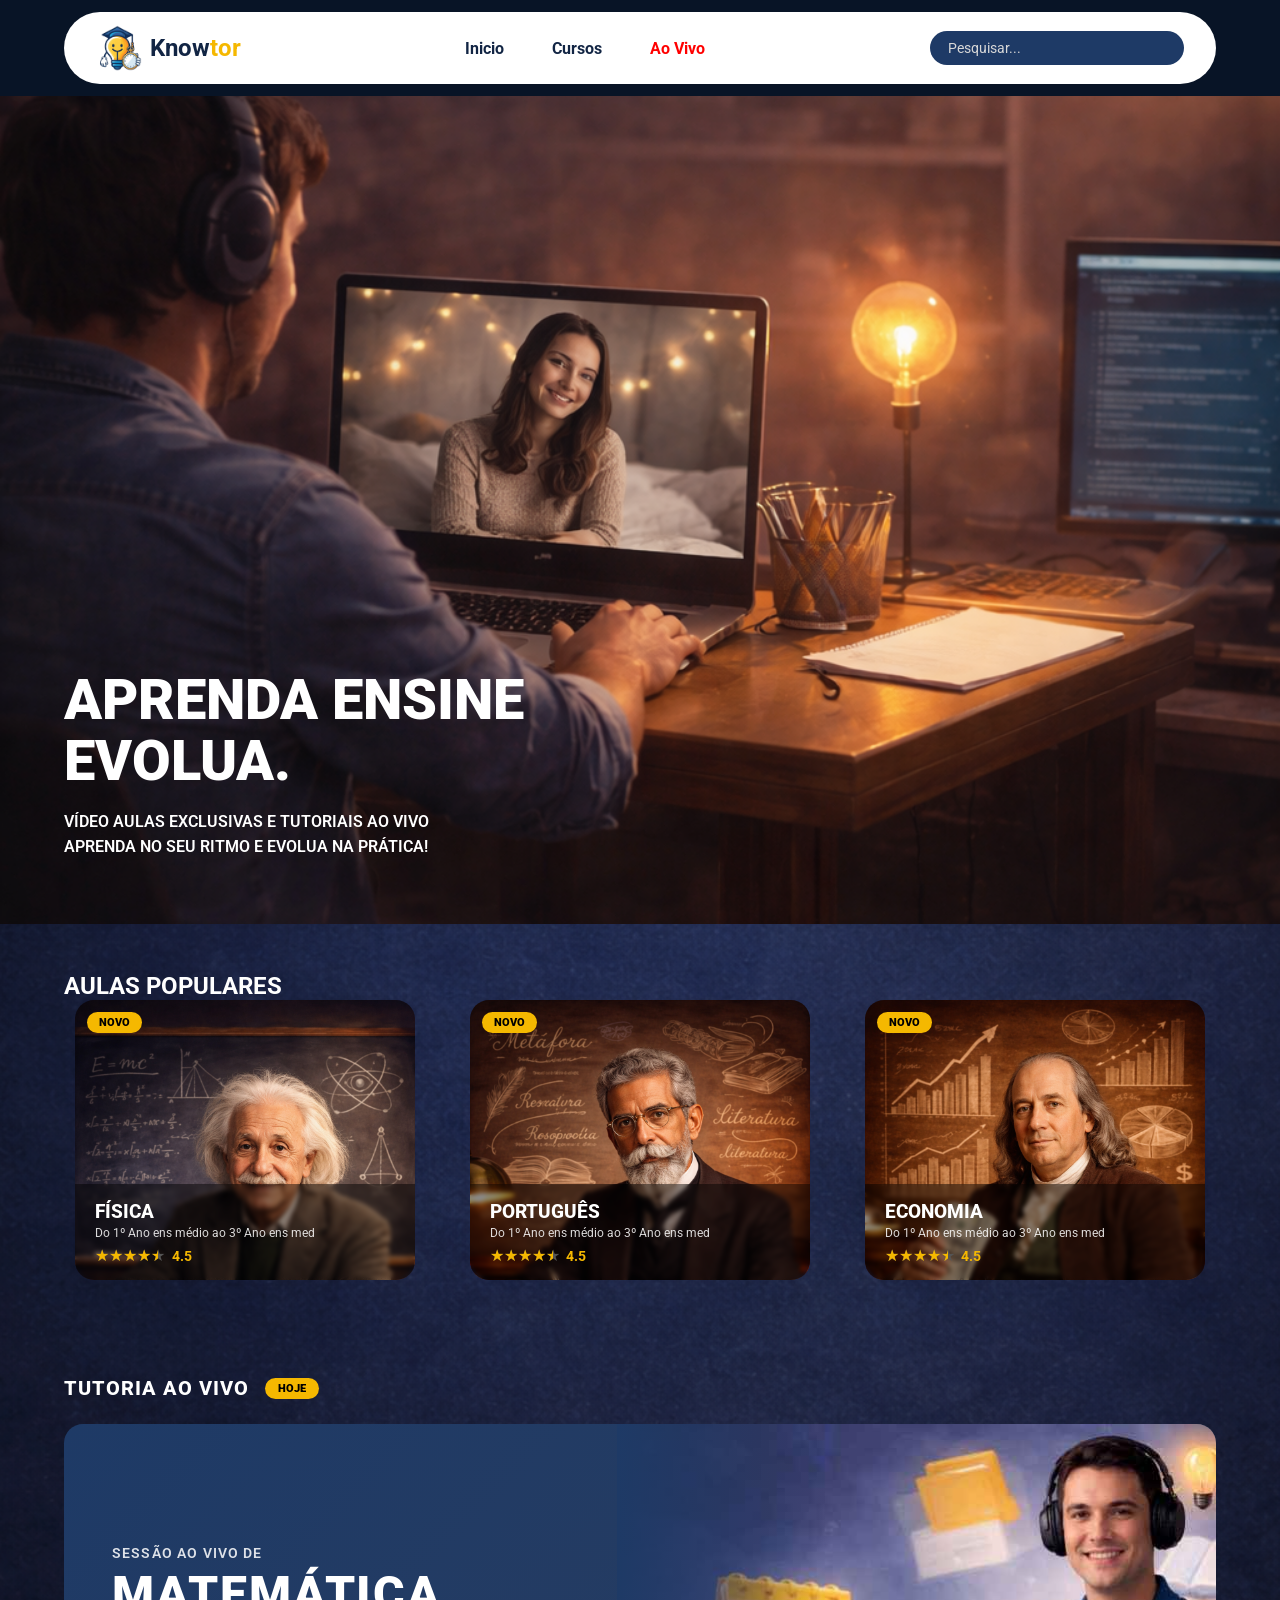
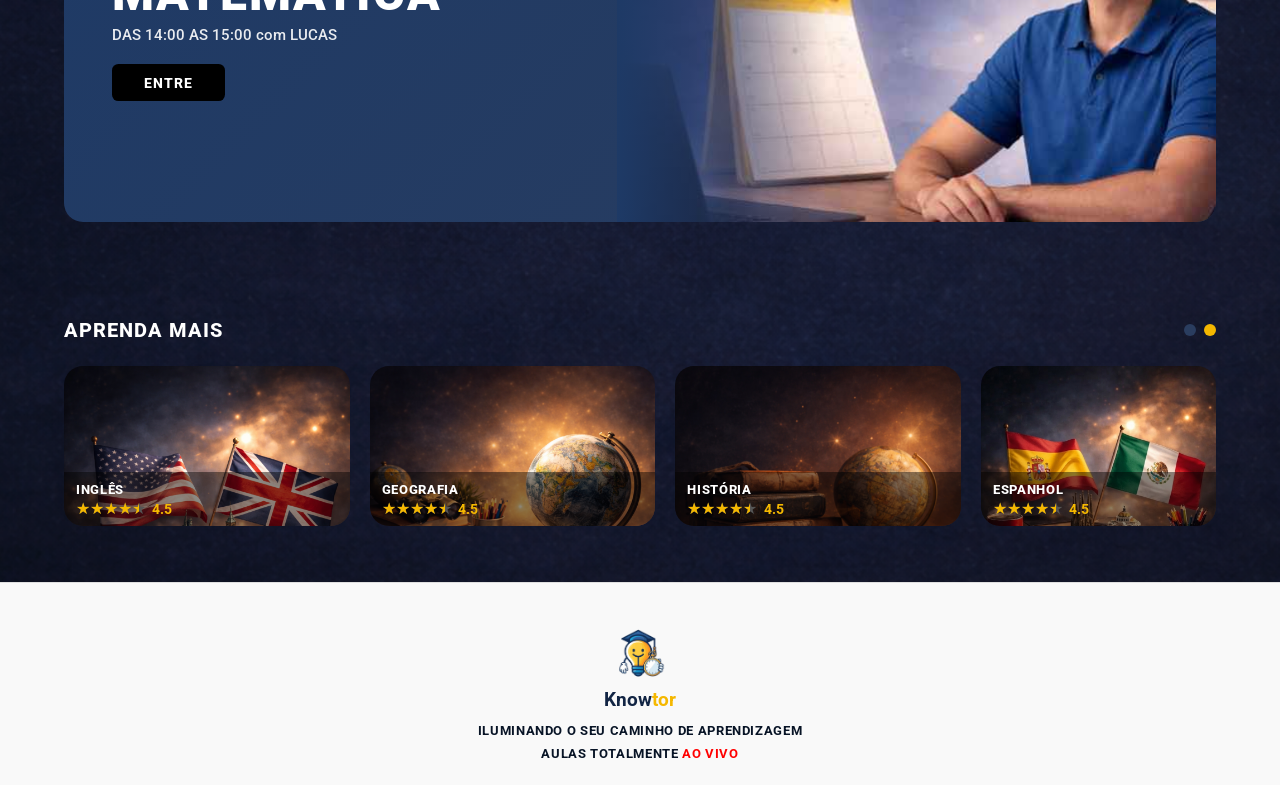
==== commit 0c61d98f: "11th" ====
--- a/index.html
+++ b/index.html
@@ -115,7 +115,7 @@
                     <a href="aovivo.html" class="btn-entrar" role="button">ENTRE</a>
                 </div>
                 <figure class="tutoria-figura">
-                    <img src="/assets/img/matematica.png" alt="Tutor Lucas na sessão ao vivo de Matemática">
+                    <img src="/assets/img/meio.png" alt="Tutor Lucas na sessão ao vivo de Matemática">
                 </figure>
             </article>
         </section>
@@ -202,6 +202,17 @@
         </section>
     </main>
 
+    <footer class="rodape">
+        <div class="rodape-conteudo">
+            <figure class="rodape-logo">
+                <img src="/assets/img/know relogo .png" alt="Logo Knowtor">
+                <figcaption>Know<b>tor</b></figcaption>
+            </figure>
+            <p class="rodape-slogan">ILUMINANDO O SEU CAMINHO DE APRENDIZAGEM</p>
+            <p class="rodape-destaque">AULAS TOTALMENTE <span class="texto-aovivo">AO VIVO</span></p>
+        </div>
+    </footer>
+
     <script src="assets/js/main.js"></script>
 </body>
 </html>
--- a/assets/css/style.css
+++ b/assets/css/style.css
@@ -46,6 +46,8 @@
     color: var(--amarelo-um);
 }
 
+/* ── Cabeçalho / Navegação ── */
+
 .cabecalho {
     position: sticky;
     top: 0;
@@ -119,6 +121,21 @@
 .pesquisa::placeholder {
     color: var(--pesquisa);
 }
+
+/* ── Link ativo na navegação ── */
+
+.nav-ativo {
+    color: var(--amarelo-um) !important;
+    border-bottom: 2px solid var(--amarelo-um);
+    padding-bottom: 2px;
+}
+
+.nav-ativo.aovivo {
+    color: var(--vermelho) !important;
+    border-bottom-color: var(--vermelho);
+}
+
+/* ── Hero (index) ── */
 
 .hero {
     display: flex;
@@ -147,6 +164,8 @@
     max-width: 520px;
 }
 
+/* ── Seções genéricas ── */
+
 main > section {
     padding: 3rem 5vw;
 }
@@ -162,10 +181,9 @@
     font-size: 1.25rem;
     font-weight: 800;
     letter-spacing: 0.05em;
-    color: var(--branco);
-}
-
-/* ── Aulas Populares ── */
+}
+
+/* ── Cards de aulas (grid) ── */
 
 .grade-cards {
     display: flex;
@@ -267,6 +285,7 @@
     color: var(--amarelo-um);
 }
 
+/* ── Tutoria ao Vivo ── */
 
 .badge-hoje {
     background-color: var(--amarelo-um);
@@ -334,16 +353,25 @@
 }
 
 .tutoria-figura {
-    flex: 1;
-    max-width: 55%;
+    flex: 0 0 52%;
+    position: relative;
     overflow: hidden;
 }
 
+.tutoria-figura::after {
+    content: '';
+    position: absolute;
+    inset: 0 auto 0 0;
+    width: 35%;
+    background: linear-gradient(to right, var(--azul-tres), transparent);
+    pointer-events: none;
+}
+
 .tutoria-figura img {
-    width: 35%;
+    width: 100%;
     height: 100%;
     object-fit: cover;
-    object-position: top center;
+    object-position: center top;
     display: block;
 }
 
@@ -433,23 +461,7 @@
     margin-bottom: 0.25rem;
 }
 
-footer {
-    display: grid;
-    justify-items: center;
-    background-color: var(--footer);
-}
-
-footer .logo {
-    height: 150px;
-    width: 100px;
-}
-
-hr {
-    margin-bottom: 35px;
-    width: 80%;
-    background-color: var(--preto);
-    height: 0.25vh;
-}
+/* ── Formulários / utilitários ── */
 
 .form {
     background-color: var(--azul-um);
@@ -494,6 +506,59 @@
     width: 80%;
 }
 
-.background {
-    background-image: url('/assets/img/background.png');
-}+/* ── Rodapé compartilhado ── */
+
+.rodape {
+    background-color: var(--footer);
+    padding: 2.5rem 5vw 1.5rem;
+    border-top: 1px solid #e0e0e0;
+}
+
+.rodape-conteudo {
+    display: flex;
+    flex-direction: column;
+    align-items: center;
+    gap: 0.5rem;
+}
+
+.rodape-logo {
+    display: flex;
+    flex-direction: column;
+    align-items: center;
+    gap: 0.3rem;
+    margin-bottom: 0.25rem;
+}
+
+.rodape-logo img {
+    height: 60px;
+    width: auto;
+}
+
+.rodape-logo figcaption {
+    font-size: 1.2rem;
+    font-weight: 700;
+    color: var(--azul-dois);
+}
+
+.rodape-logo figcaption b {
+    color: var(--amarelo-um);
+}
+
+.rodape-slogan {
+    font-size: 0.8rem;
+    font-weight: 700;
+    color: var(--azul-um);
+    letter-spacing: 0.05em;
+    text-align: center;
+}
+
+.rodape-destaque {
+    font-size: 0.8rem;
+    font-weight: 700;
+    color: var(--azul-um);
+    letter-spacing: 0.05em;
+}
+
+.texto-aovivo {
+    color: var(--vermelho);
+}
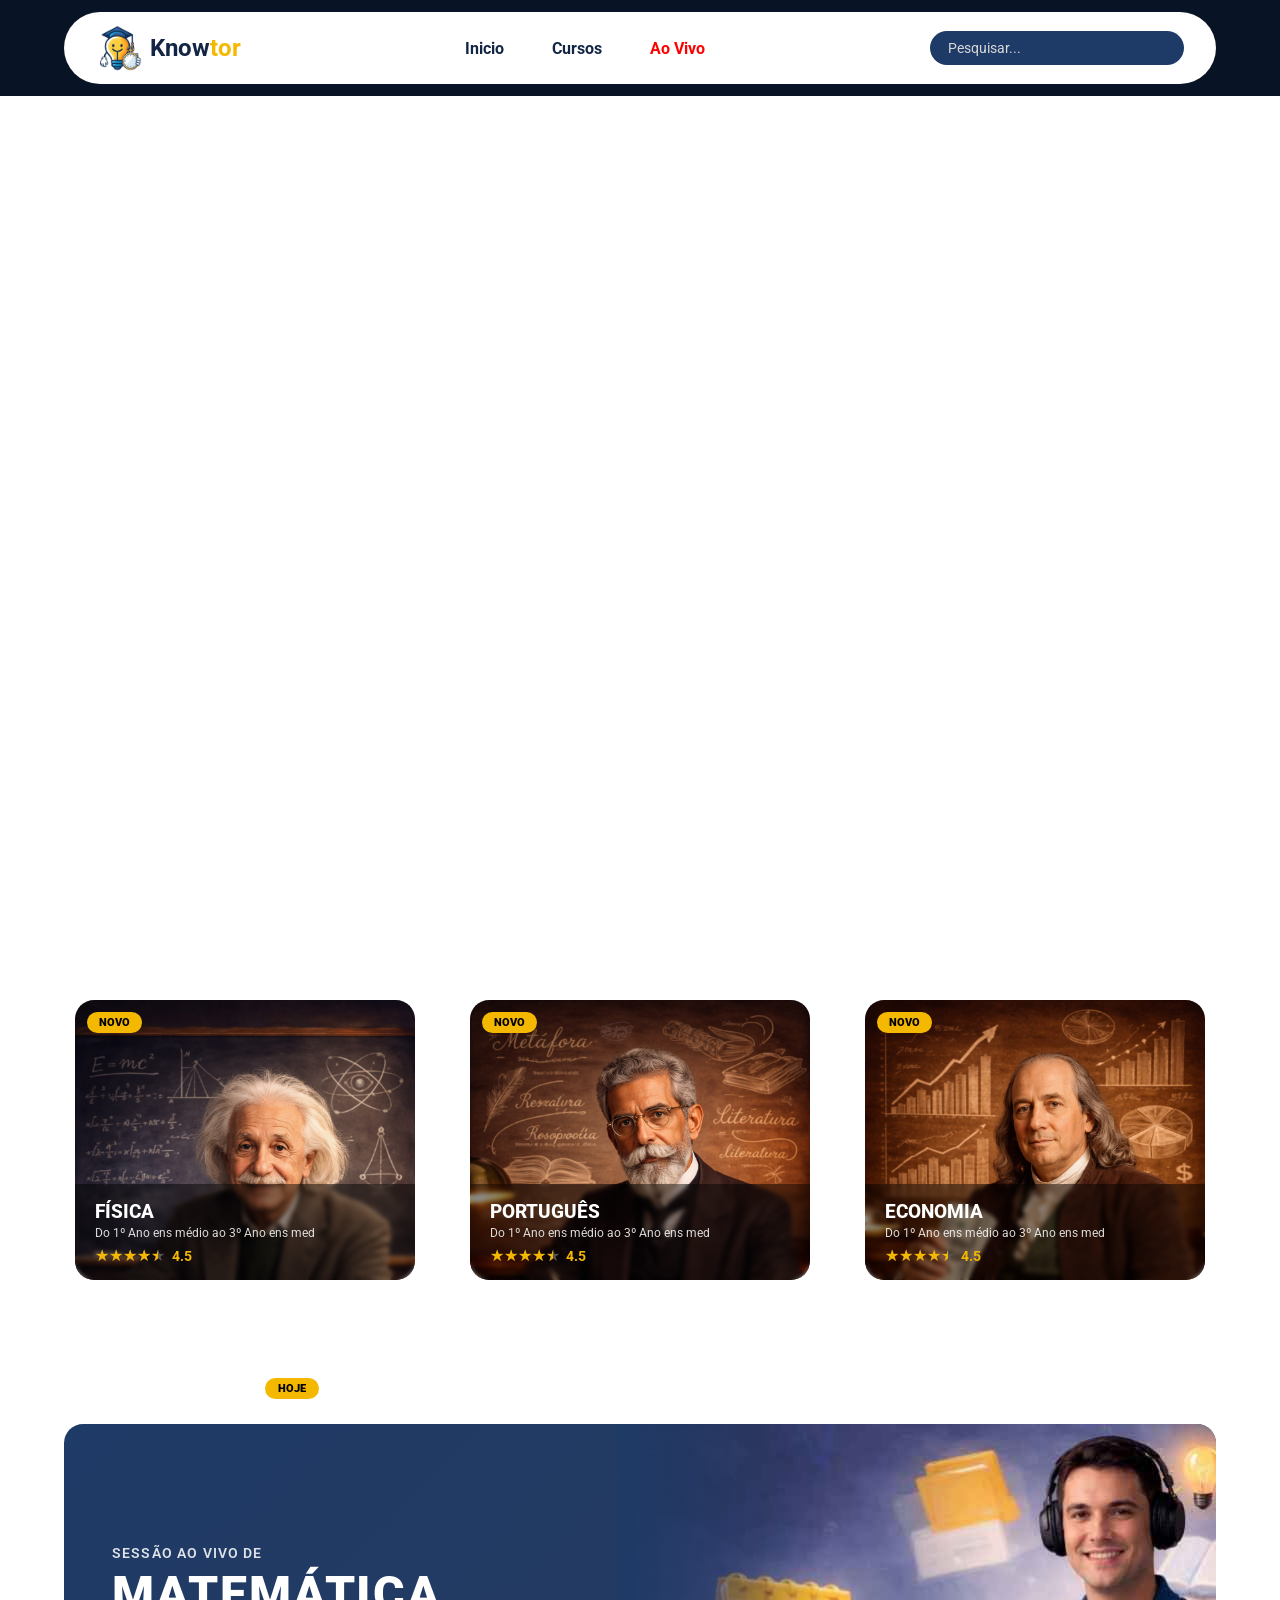
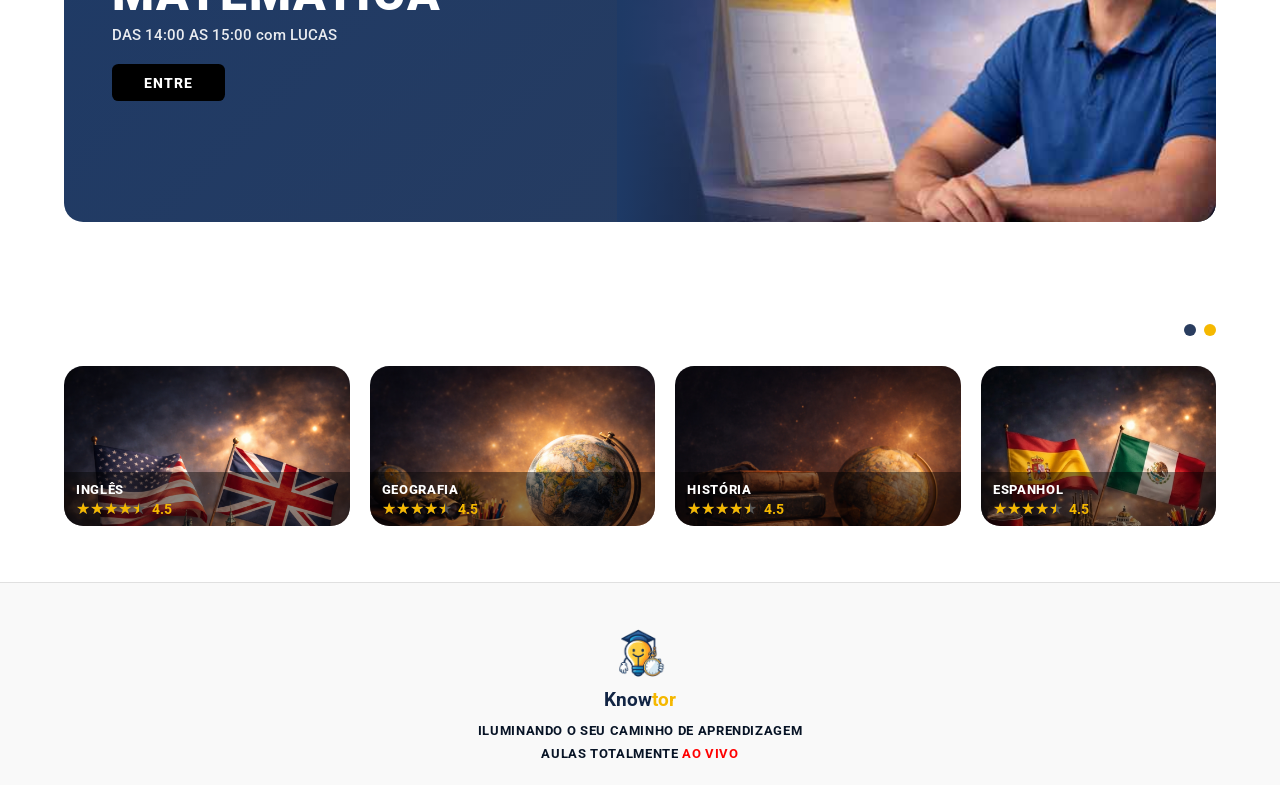
==== commit a50ecd8c: "12th" ====
--- a/index.html
+++ b/index.html
@@ -10,7 +10,7 @@
     <header class="cabecalho">
         <nav class="navegacao" aria-label="Navegação principal">
             <div class="nav-logo">
-                <img src="/assets/img/know relogo .png" alt="Logo Knowtor" class="logoNav">
+                <img src="./assets/img/know relogo .png" alt="Logo Knowtor" class="logoNav">
                 <span>Know<b>tor</b></span>
             </div>
 
@@ -22,7 +22,7 @@
 
             <div class="nav-pesquisa">
                 <label for="busca" class="sr-only">Pesquisar cursos</label>
-                <img src="/assets/img/lupa.png" alt="" aria-hidden="true" class="lupa">
+                <img src="./assets/img/lupa.png" alt="" aria-hidden="true" class="lupa">
                 <input type="search" id="busca" class="pesquisa" placeholder="Pesquisar...">
             </div>
         </nav>
@@ -45,7 +45,7 @@
                     <article class="card-aula" aria-label="Física — Aula popular">
                         <span class="badge-novo" aria-label="Novo">NOVO</span>
                         <figure class="card-figura">
-                            <img src="/assets/img/fisica.png" alt="Aula de Física">
+                            <img src="./assets/img/fisica.png" alt="Aula de Física">
                             <figcaption class="card-info">
                                 <h3>FÍSICA</h3>
                                 <p>Do 1º Ano ens médio ao 3º Ano ens med</p>
@@ -64,7 +64,7 @@
                     <article class="card-aula" aria-label="Português — Aula popular">
                         <span class="badge-novo" aria-label="Novo">NOVO</span>
                         <figure class="card-figura">
-                            <img src="/assets/img/portugues.png" alt="Aula de Português">
+                            <img src="./assets/img/portugues.png" alt="Aula de Português">
                             <figcaption class="card-info">
                                 <h3>PORTUGUÊS</h3>
                                 <p>Do 1º Ano ens médio ao 3º Ano ens med</p>
@@ -83,7 +83,7 @@
                     <article class="card-aula" aria-label="Economia — Aula popular">
                         <span class="badge-novo" aria-label="Novo">NOVO</span>
                         <figure class="card-figura">
-                            <img src="/assets/img/economia.png" alt="Aula de Economia">
+                            <img src="./assets/img/economia.png" alt="Aula de Economia">
                             <figcaption class="card-info">
                                 <h3>ECONOMIA</h3>
                                 <p>Do 1º Ano ens médio ao 3º Ano ens med</p>
@@ -115,7 +115,7 @@
                     <a href="aovivo.html" class="btn-entrar" role="button">ENTRE</a>
                 </div>
                 <figure class="tutoria-figura">
-                    <img src="/assets/img/meio.png" alt="Tutor Lucas na sessão ao vivo de Matemática">
+                    <img src="./assets/img/meio.png" alt="Tutor Lucas na sessão ao vivo de Matemática">
                 </figure>
             </article>
         </section>
@@ -133,7 +133,7 @@
                 <li>
                     <article class="card-pequeno" aria-label="Inglês">
                         <figure class="card-figura-pequena">
-                            <img src="/assets/img/ingles .png" alt="Aula de Inglês">
+                            <img src="./assets/img/ingles .png" alt="Aula de Inglês">
                             <figcaption class="card-info-pequeno">
                                 <h3>INGLÊS</h3>
                                 <div class="avaliacao" aria-label="Avaliação: 4.5 de 5 estrelas">
@@ -150,7 +150,7 @@
                 <li>
                     <article class="card-pequeno" aria-label="Geografia">
                         <figure class="card-figura-pequena">
-                            <img src="/assets/img/geografia.png" alt="Aula de Geografia">
+                            <img src="./assets/img/geografia.png" alt="Aula de Geografia">
                             <figcaption class="card-info-pequeno">
                                 <h3>GEOGRAFIA</h3>
                                 <div class="avaliacao" aria-label="Avaliação: 4.5 de 5 estrelas">
@@ -167,7 +167,7 @@
                 <li>
                     <article class="card-pequeno" aria-label="História">
                         <figure class="card-figura-pequena">
-                            <img src="/assets/img/historia.png" alt="Aula de História">
+                            <img src="./assets/img/historia.png" alt="Aula de História">
                             <figcaption class="card-info-pequeno">
                                 <h3>HISTÓRIA</h3>
                                 <div class="avaliacao" aria-label="Avaliação: 4.5 de 5 estrelas">
@@ -184,7 +184,7 @@
                 <li>
                     <article class="card-pequeno" aria-label="Espanhol">
                         <figure class="card-figura-pequena">
-                            <img src="/assets/img/espanhol.png" alt="Aula de Espanhol">
+                            <img src="./assets/img/espanhol.png" alt="Aula de Espanhol">
                             <figcaption class="card-info-pequeno">
                                 <h3>ESPANHOL</h3>
                                 <div class="avaliacao" aria-label="Avaliação: 4.5 de 5 estrelas">
@@ -205,7 +205,7 @@
     <footer class="rodape">
         <div class="rodape-conteudo">
             <figure class="rodape-logo">
-                <img src="/assets/img/know relogo .png" alt="Logo Knowtor">
+                <img src="./assets/img/know relogo .png" alt="Logo Knowtor">
                 <figcaption>Know<b>tor</b></figcaption>
             </figure>
             <p class="rodape-slogan">ILUMINANDO O SEU CAMINHO DE APRENDIZAGEM</p>
--- a/assets/css/style.css
+++ b/assets/css/style.css
@@ -36,7 +36,7 @@
 }
 
 body {
-    background-image: url(/assets/img/background.png);
+    background-image: url(./assets/img/background.png);
     background-size: cover;
     background-repeat: no-repeat;
     background-position: center;
@@ -143,7 +143,7 @@
     justify-content: flex-end;
     padding: 4rem 5vw;
     min-height: 92vh;
-    background-image: url('/assets/img/estudo_homem.png');
+    background-image: url('./assets/img/estudo_homem.png');
     background-size: cover;
     background-position: center;
     background-repeat: no-repeat;
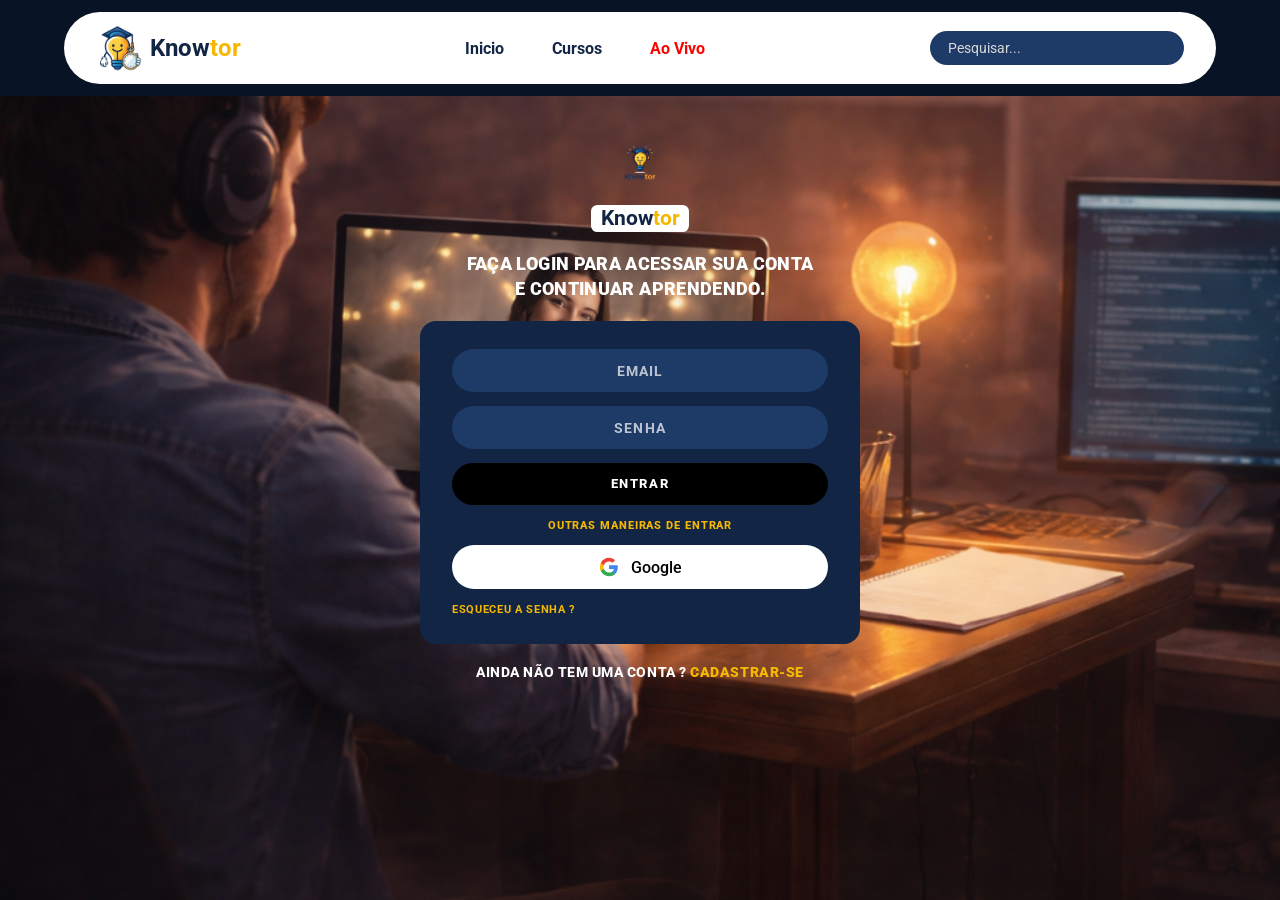
==== commit 6995863f: "13th" ====
--- a/index.html
+++ b/index.html
@@ -25,6 +25,10 @@
                 <img src="./assets/img/lupa.png" alt="" aria-hidden="true" class="lupa">
                 <input type="search" id="busca" class="pesquisa" placeholder="Pesquisar...">
             </div>
+
+            <button id="nav-avatar" class="nav-avatar" aria-label="Perfil do usuário" hidden>
+                <span class="avatar-iniciais" aria-hidden="true"></span>
+            </button>
         </nav>
     </header>
 
@@ -213,6 +217,8 @@
         </div>
     </footer>
 
-    <script src="assets/js/main.js"></script>
+    <script src="./assets/js/auth.js"></script>
+    <script>requireAuth();</script>
+    <script src="./assets/js/main.js"></script>
 </body>
 </html>
--- a/assets/css/style.css
+++ b/assets/css/style.css
@@ -36,7 +36,7 @@
 }
 
 body {
-    background-image: url(./assets/img/background.png);
+    background-image: url(/assets/img/background.png);
     background-size: cover;
     background-repeat: no-repeat;
     background-position: center;
@@ -122,6 +122,34 @@
     color: var(--pesquisa);
 }
 
+/* ── Avatar na navbar ── */
+
+.nav-avatar {
+    display: flex;
+    align-items: center;
+    justify-content: center;
+    width: 42px;
+    height: 42px;
+    border-radius: 50%;
+    background-color: var(--amarelo-um);
+    border: none;
+    cursor: pointer;
+    flex-shrink: 0;
+    transition: box-shadow 0.2s;
+}
+
+.nav-avatar:hover {
+    box-shadow: 0 0 0 3px var(--amarelo-dois);
+}
+
+.avatar-iniciais {
+    font-size: 0.85rem;
+    font-weight: 900;
+    color: var(--preto);
+    letter-spacing: 0.02em;
+    line-height: 1;
+}
+
 /* ── Link ativo na navegação ── */
 
 .nav-ativo {
@@ -143,7 +171,7 @@
     justify-content: flex-end;
     padding: 4rem 5vw;
     min-height: 92vh;
-    background-image: url('./assets/img/estudo_homem.png');
+    background-image: url('/assets/img/estudo_homem.png');
     background-size: cover;
     background-position: center;
     background-repeat: no-repeat;
